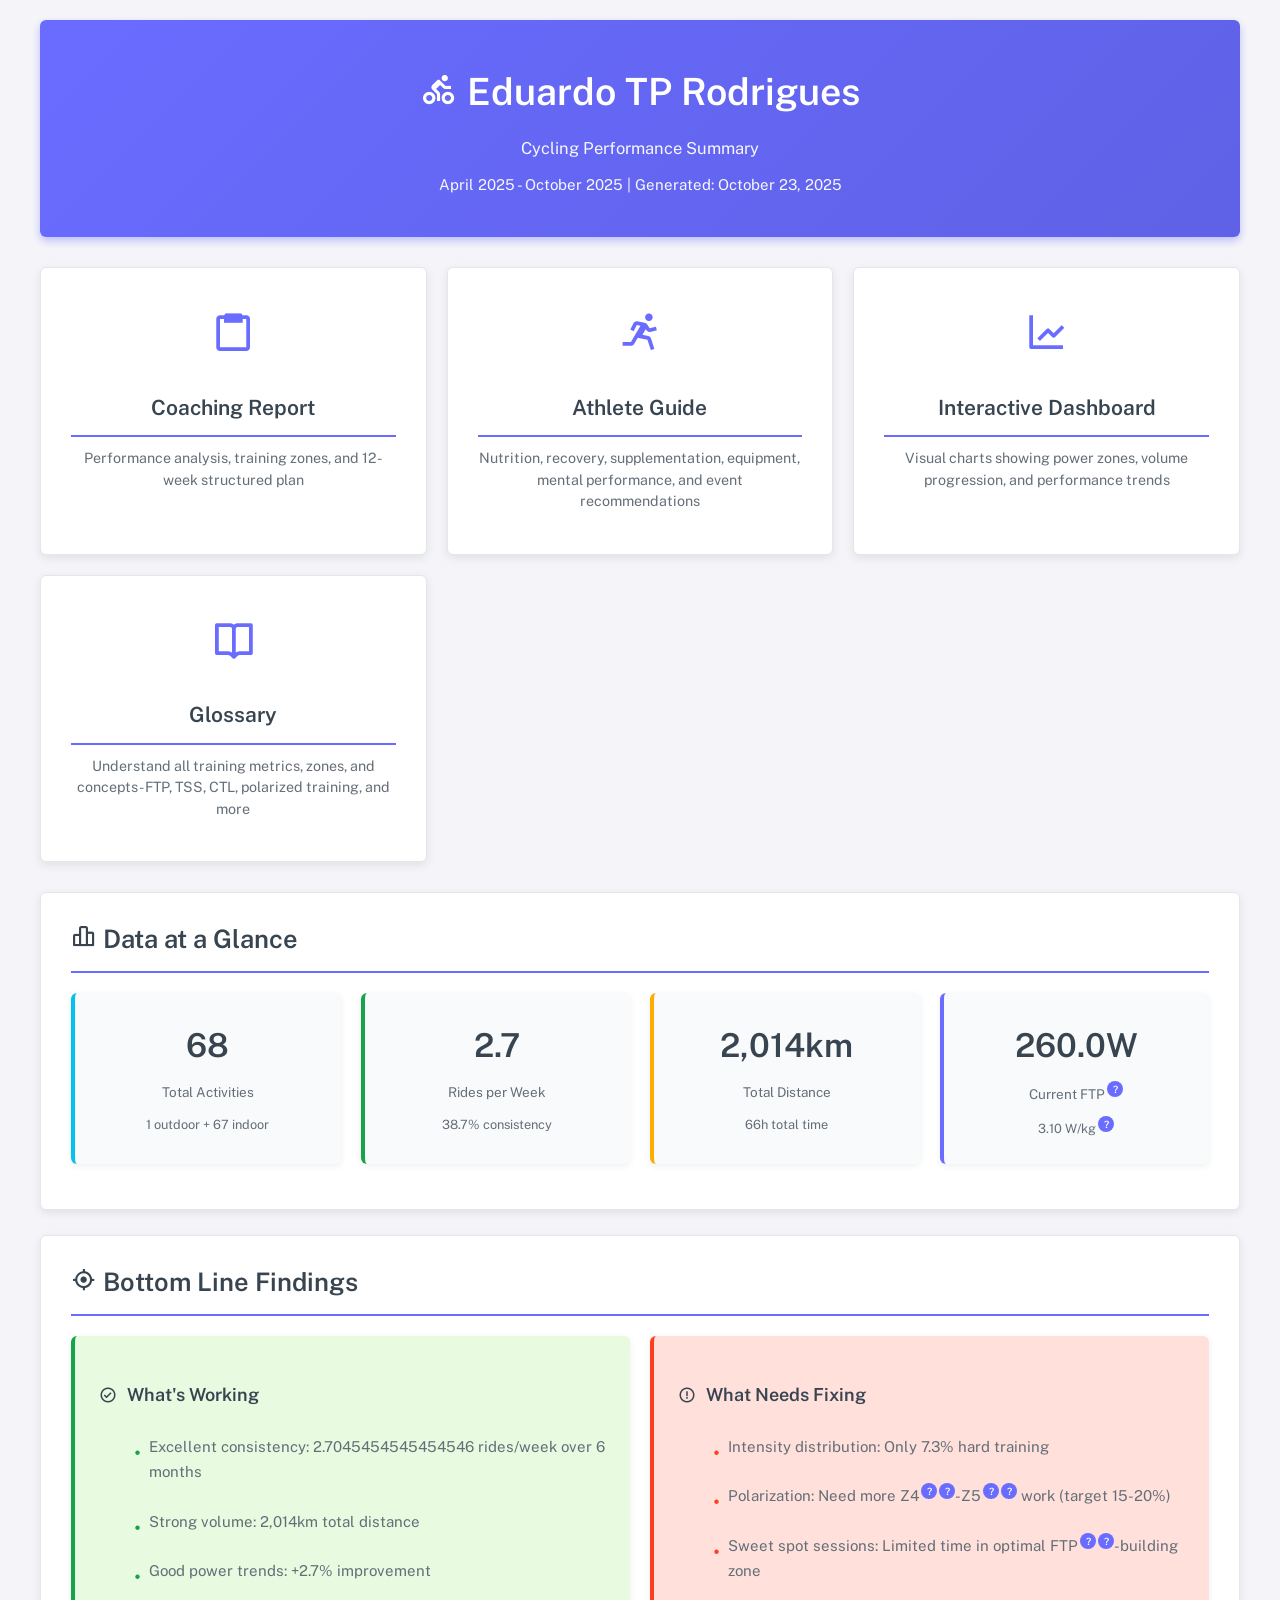
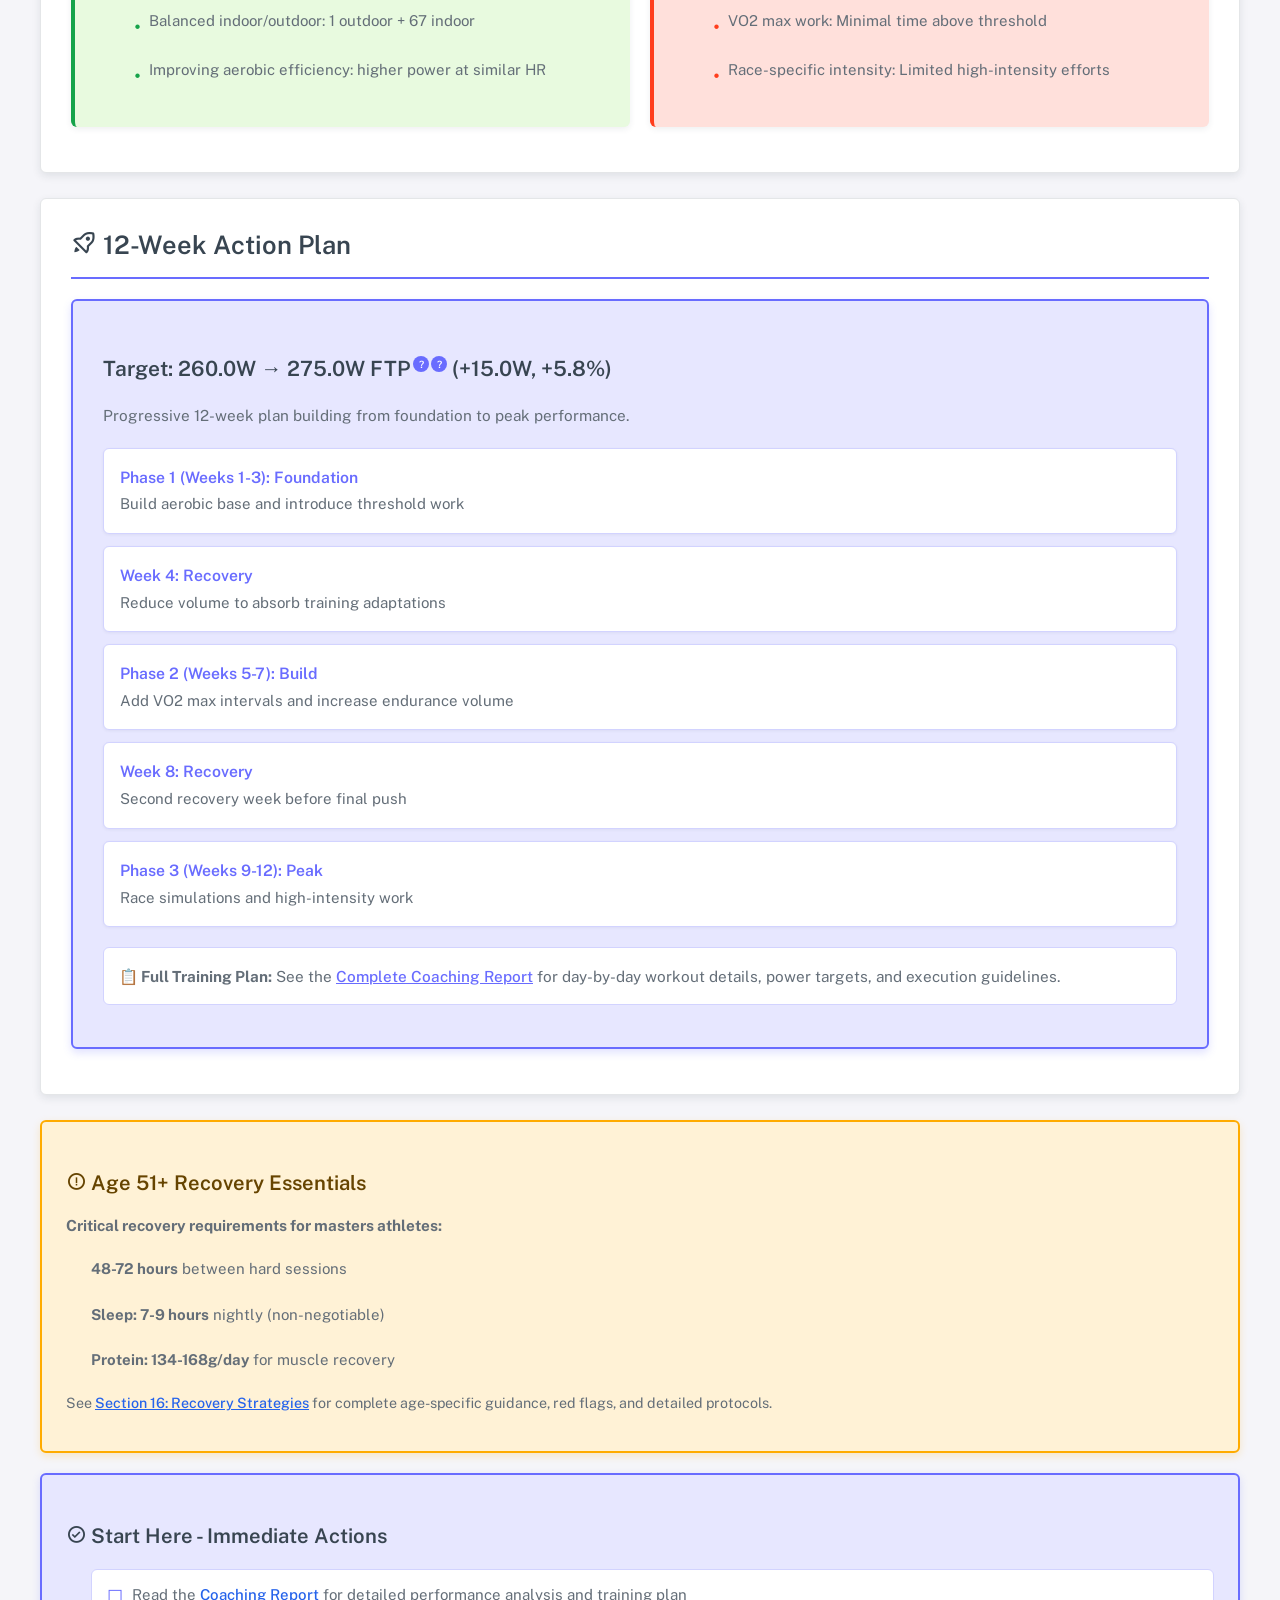
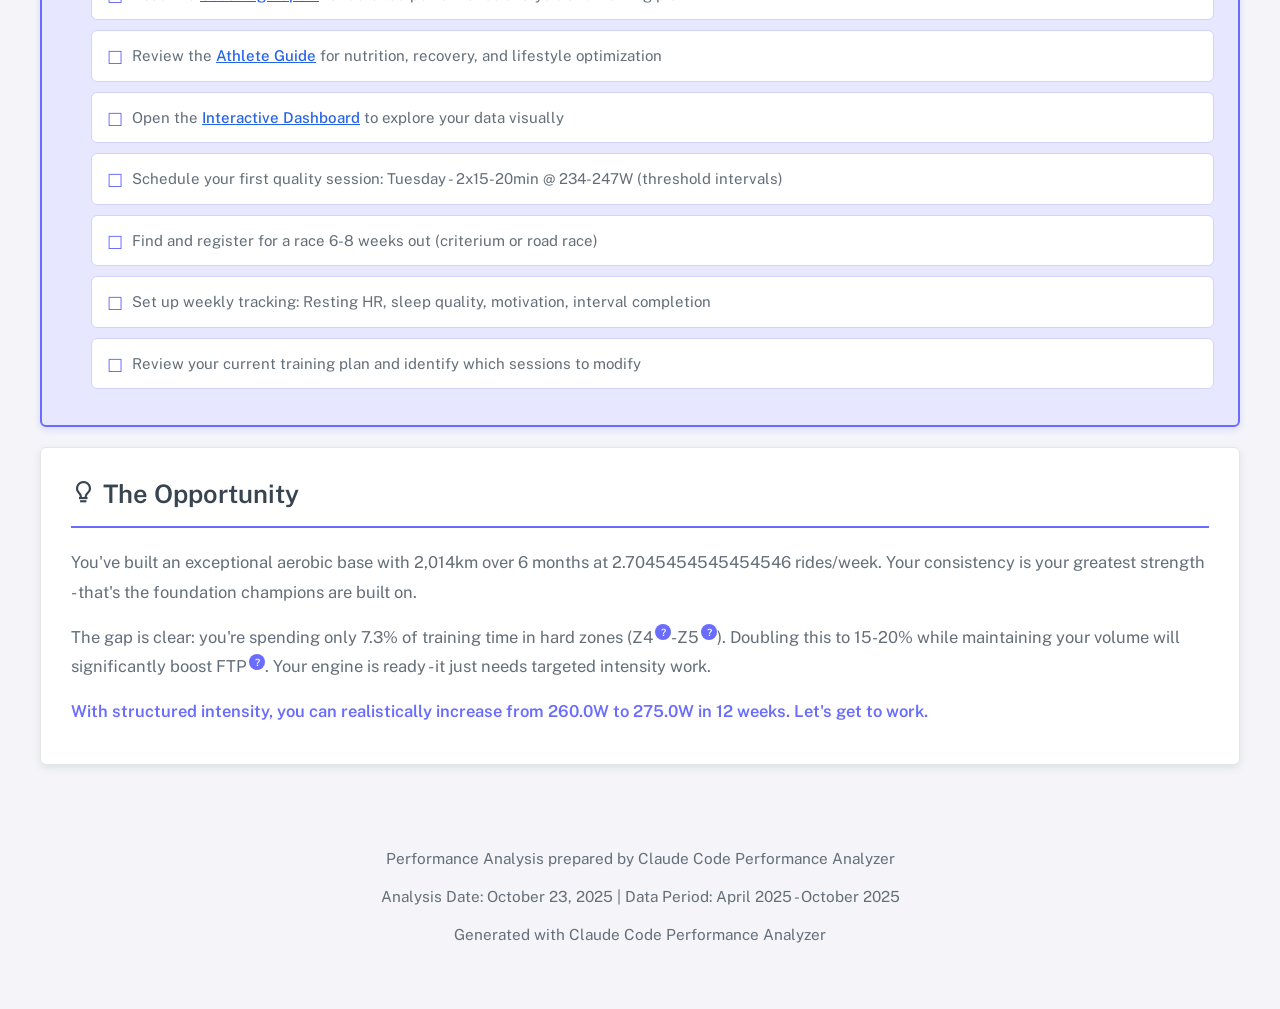
==== Eduardo/index.html @ 41bd50fc "new version" ====
<!DOCTYPE html>
<html lang="en">
<head>
    <meta charset="UTF-8">
    <meta name="viewport" content="width=device-width, initial-scale=1.0">
    <title>Eduardo TP Rodrigues - Performance Summary</title>
    <link rel="preconnect" href="https://fonts.googleapis.com">
    <link rel="preconnect" href="https://fonts.gstatic.com" crossorigin>
    <link href="https://fonts.googleapis.com/css2?family=Public+Sans:ital,wght@0,300;0,400;0,500;0,600;0,700;1,300;1,400;1,500;1,600;1,700&display=swap" rel="stylesheet">
    <link href='https://unpkg.com/boxicons@2.1.4/css/boxicons.min.css' rel='stylesheet'>
    <link rel="stylesheet" href="shared-styles.css">
    <script src="glossary-tooltips.js"></script>
</head>
<body>
    <div class="container">
        <header>
            <h1><i class='bx bx-cycling'></i> Eduardo TP Rodrigues</h1>
            <div class="subtitle">Cycling Performance Summary</div>
            <div class="subtitle" style="margin-top: 10px; font-size: 1em;">April 2025 - October 2025 | Generated: October 23, 2025</div>
        </header>

        <!-- Navigation Cards -->
        <div class="nav-cards">
            <a href="coaching_report.html" class="nav-card">
                <div class="icon"><i class='bx bx-clipboard'></i></div>
                <h2>Coaching Report</h2>
                <p>Performance analysis, training zones, and 12-week structured plan</p>
            </a>
            <a href="athlete_guide.html" class="nav-card">
                <div class="icon"><i class='bx bx-run'></i></div>
                <h2>Athlete Guide</h2>
                <p>Nutrition, recovery, supplementation, equipment, mental performance, and event recommendations</p>
            </a>
            <a href="performance_dashboard.html" class="nav-card">
                <div class="icon"><i class='bx bx-line-chart'></i></div>
                <h2>Interactive Dashboard</h2>
                <p>Visual charts showing power zones, volume progression, and performance trends</p>
            </a>
            <a href="glossary.html" class="nav-card">
                <div class="icon"><i class='bx bx-book-open'></i></div>
                <h2>Glossary</h2>
                <p>Understand all training metrics, zones, and concepts - FTP, TSS, CTL, polarized training, and more</p>
            </a>
        </div>

        <!-- Data at a Glance -->
        <div class="section" id="summary">
            <h2><i class='bx bx-bar-chart-alt-2'></i> Data at a Glance</h2>
            <div class="stats-grid">
                <div class="stat-box activities">
                    <div class="stat-value">68</div>
                    <div class="stat-label">Total Activities</div>
                    <div class="stat-label" style="margin-top: 10px; font-size: 0.85em;">1 outdoor + 67 indoor</div>
                </div>
                <div class="stat-box consistency">
                    <div class="stat-value">2.7</div>
                    <div class="stat-label">Rides per Week</div>
                    <div class="stat-label" style="margin-top: 10px; font-size: 0.85em;">38.7% consistency</div>
                </div>
                <div class="stat-box volume">
                    <div class="stat-value">2,014km</div>
                    <div class="stat-label">Total Distance</div>
                    <div class="stat-label" style="margin-top: 10px; font-size: 0.85em;">66h total time</div>
                </div>
                <div class="stat-box power">
                    <div class="stat-value">260.0W</div>
                    <div class="stat-label">Current FTP</div>
                    <div class="stat-label" style="margin-top: 10px; font-size: 0.85em;">3.10 W/kg</div>
                </div>
            </div>
        </div>

        <!-- Key Findings -->
        <div class="section">
            <h2><i class='bx bx-target-lock'></i> Bottom Line Findings</h2>
            <div class="findings">
                <div class="finding-box strengths">
                    <h3><i class='bx bx-check-circle'></i> What's Working</h3>
                    <ul>
                        <li>Excellent consistency: 2.7045454545454546 rides/week over 6 months</li>
                        <li>Strong volume: 2,014km total distance</li>
                        <li>Good power trends: +2.7% improvement</li>
                        <li>Balanced indoor/outdoor: 1 outdoor + 67 indoor</li>
                        <li>Improving aerobic efficiency: higher power at similar HR</li>
                    </ul>
                </div>
                <div class="finding-box gaps">
                    <h3><i class='bx bx-error-circle'></i> What Needs Fixing</h3>
                    <ul>
                        <li>Intensity distribution: Only 7.3% hard training</li>
                        <li>Polarization: Need more Z4-Z5 work (target 15-20%)</li>
                        <li>Sweet spot sessions: Limited time in optimal FTP-building zone</li>
                        <li>VO2 max work: Minimal time above threshold</li>
                        <li>Race-specific intensity: Limited high-intensity efforts</li>
                    </ul>
                </div>
            </div>
        </div>

        <!-- 12-Week Action Plan Summary -->
        <div class="section">
            <h2><i class='bx bx-rocket'></i> 12-Week Action Plan</h2>
            <div class="action-plan">
                <h3>Target: 260.0W → 275.0W FTP (+15.0W, +5.8%)</h3>
                <p style="margin-bottom: 20px;">Progressive 12-week plan building from foundation to peak performance.</p>

                <div class="action-item">
                    <strong>Phase 1 (Weeks 1-3): Foundation</strong><br>
                    Build aerobic base and introduce threshold work
                </div>

                <div class="action-item">
                    <strong>Week 4: Recovery</strong><br>
                    Reduce volume to absorb training adaptations
                </div>

                <div class="action-item">
                    <strong>Phase 2 (Weeks 5-7): Build</strong><br>
                    Add VO2 max intervals and increase endurance volume
                </div>

                <div class="action-item">
                    <strong>Week 8: Recovery</strong><br>
                    Second recovery week before final push
                </div>

                <div class="action-item">
                    <strong>Phase 3 (Weeks 9-12): Peak</strong><br>
                    Race simulations and high-intensity work
                </div>

                <p style="margin-top: 20px; padding: 15px; background: #fff; border-radius: 6px; border: 1px solid #d2d3ff;">
                    <strong>📋 Full Training Plan:</strong> See the <a href="coaching_report.html" style="color: #696cff; text-decoration: underline; font-weight: 500;">Complete Coaching Report</a> for day-by-day workout details, power targets, and execution guidelines.
                </p>
            </div>
        </div>

        <!-- Age 50+ Recovery Essentials -->
        <div class="recovery-box">
            <h3><i class='bx bx-error-circle'></i> Age 51+ Recovery Essentials</h3>
            <p style="margin-bottom: 12px;"><strong>Critical recovery requirements for masters athletes:</strong></p>
            <ul style="list-style: none; padding: 0;">
                <li style="padding: 6px 0;"><strong>48-72 hours</strong> between hard sessions</li>
                <li style="padding: 6px 0;"><strong>Sleep: 7-9 hours</strong> nightly (non-negotiable)</li>
                <li style="padding: 6px 0;"><strong>Protein: 134-168g/day</strong> for muscle recovery</li>
            </ul>
            <p style="margin-top: 12px; font-size: 0.95em;">
                See <a href="coaching_report.html#recovery" style="color: #2563eb; text-decoration: underline; font-weight: 500;">Section 16: Recovery Strategies</a> for complete age-specific guidance, red flags, and detailed protocols.
            </p>
        </div>

        <!-- Start Here Checklist -->
        <div class="checklist">
            <h3><i class='bx bx-check-circle'></i> Start Here - Immediate Actions</h3>
            <ul>
                <li>Read the <a href="coaching_report.html" style="color: #2563eb; text-decoration: underline; font-weight: 500;">Coaching Report</a> for detailed performance analysis and training plan</li>
                <li>Review the <a href="athlete_guide.html" style="color: #2563eb; text-decoration: underline; font-weight: 500;">Athlete Guide</a> for nutrition, recovery, and lifestyle optimization</li>
                <li>Open the <a href="performance_dashboard.html" style="color: #2563eb; text-decoration: underline; font-weight: 500;">Interactive Dashboard</a> to explore your data visually</li>
                <li>Schedule your first quality session: Tuesday - 2x15-20min @ 234-247W (threshold intervals)</li>
                <li>Find and register for a race 6-8 weeks out (criterium or road race)</li>
                <li>Set up weekly tracking: Resting HR, sleep quality, motivation, interval completion</li>
                <li>Review your current training plan and identify which sessions to modify</li>
            </ul>
        </div>

        <!-- The Opportunity -->
        <div class="section">
            <h2><i class='bx bx-bulb'></i> The Opportunity</h2>
            <p style="font-size: 1.1em; line-height: 1.8; margin-bottom: 15px;">
                You've built an exceptional aerobic base with 2,014km over 6 months at 2.7045454545454546 rides/week. Your consistency is your greatest strength - that's the foundation champions are built on.
            </p>
            <p style="font-size: 1.1em; line-height: 1.8; margin-bottom: 15px;">
                The gap is clear: you're spending only 7.3% of training time in hard zones (Z4-Z5). Doubling this to 15-20% while maintaining your volume will significantly boost FTP. Your engine is ready - it just needs targeted intensity work.
            </p>
            <p style="font-size: 1.1em; line-height: 1.8; font-weight: 600; color: #696cff;">
                With structured intensity, you can realistically increase from 260.0W to 275.0W in 12 weeks. Let's get to work.
            </p>
        </div>

        <footer>
            <p>Performance Analysis prepared by Claude Code Performance Analyzer</p>
            <p>Analysis Date: October 23, 2025 | Data Period: April 2025 - October 2025</p>
            <p style="margin-top: 10px;">Generated with Claude Code Performance Analyzer</p>
        </footer>
    </div>
</body>
</html>
---- Eduardo/shared-styles.css ----
/*
 * Shared Styles for Cycling Performance Reports
 * Used by: index.html, performance_dashboard.html, coaching_report.html
 */

/* ============================================================================
   RESET & BASE STYLES
   ============================================================================ */
* {
    margin: 0;
    padding: 0;
    box-sizing: border-box;
}

body {
    font-family: 'Public Sans', -apple-system, BlinkMacSystemFont, 'Segoe UI', Oxygen, Ubuntu, Cantarell, sans-serif;
    background: #f5f5f9;
    color: #646e78;
    padding: 20px;
    line-height: 1.7;
    font-size: 15px;
}

.container {
    max-width: 1200px;
    margin: 0 auto;
}

/* ============================================================================
   HEADER STYLES
   ============================================================================ */
header {
    background: linear-gradient(135deg, #696cff 0%, #5f61e6 100%);
    padding: 40px;
    border-radius: 6px;
    margin-bottom: 30px;
    box-shadow: rgba(105, 108, 255, 0.4) 0px 4px 8px 0px;
    text-align: center;
}

h1 {
    font-size: 2.5em;
    margin-bottom: 10px;
    color: white;
    font-weight: 600;
}

.subtitle {
    font-size: 1.1em;
    opacity: 0.95;
    color: white;
    font-weight: 400;
}

.header-meta {
    font-size: 0.95em;
    opacity: 0.95;
    color: white;
    margin-bottom: 5px;
    font-weight: 400;
}

/* ============================================================================
   NAVIGATION
   ============================================================================ */
.nav-cards {
    display: grid;
    grid-template-columns: repeat(auto-fit, minmax(300px, 1fr));
    gap: 20px;
    margin-bottom: 30px;
}

.nav-card {
    background: #ffffff;
    padding: 30px;
    border-radius: 6px;
    box-shadow: rgba(34, 48, 62, 0.1) 0px 3px 8px 0px;
    border: 1px solid #e4e6e8;
    text-align: center;
    transition: transform 0.2s, box-shadow 0.2s;
    cursor: pointer;
    text-decoration: none;
    color: #384551;
    display: block;
}

.nav-card:hover {
    transform: translateY(-4px);
    box-shadow: rgba(105, 108, 255, 0.2) 0px 8px 16px 0px;
    border-color: #696cff;
}

.nav-card .icon {
    font-size: 3em;
    margin-bottom: 15px;
    color: #696cff;
}

.nav-card h2 {
    font-size: 1.4em;
    margin-bottom: 10px;
    color: #384551;
    font-weight: 600;
}

.nav-card p {
    font-size: 0.95em;
    color: #646e78;
    line-height: 1.5;
}

.nav-links {
    display: flex;
    gap: 12px;
    margin-top: 15px;
    flex-wrap: wrap;
}

.nav-links a {
    background: rgba(255, 255, 255, 0.2);
    padding: 8px 16px;
    border-radius: 4px;
    color: white;
    text-decoration: none;
    transition: all 0.2s;
    font-size: 0.95em;
    font-weight: 500;
}

.nav-links a:hover {
    background: rgba(255, 255, 255, 0.3);
    transform: translateY(-1px);
}

/* ============================================================================
   SECTION STYLES
   ============================================================================ */
.section {
    background: #ffffff;
    padding: 25px 30px;
    border-radius: 6px;
    margin-bottom: 25px;
    box-shadow: rgba(34, 48, 62, 0.1) 0px 3px 8px 0px;
    border: 1px solid #e4e6e8;
}

h2 {
    font-size: 1.7em;
    color: #384551;
    border-bottom: 2px solid #696cff;
    padding-bottom: 10px;
    margin-bottom: 20px;
    font-weight: 600;
}

h3 {
    font-size: 1.35em;
    color: #696cff;
    margin-top: 20px;
    margin-bottom: 12px;
    font-weight: 600;
}

h4 {
    font-size: 1.1em;
    color: #384551;
    margin-top: 15px;
    margin-bottom: 10px;
    font-weight: 600;
}

p {
    margin-bottom: 12px;
    font-size: 1.02em;
}

ul, ol {
    margin-left: 25px;
    margin-bottom: 12px;
}

li {
    margin-bottom: 8px;
}

/* ============================================================================
   STAT CARDS & GRIDS
   ============================================================================ */
.stats-grid, .stat-grid {
    display: grid;
    grid-template-columns: repeat(auto-fit, minmax(200px, 1fr));
    gap: 20px;
    margin: 20px 0;
}

/* Force 6 columns for athlete profile */
.athlete-profile-grid {
    grid-template-columns: repeat(6, 1fr) !important;
    gap: 15px !important;
}

.athlete-profile-grid .stat-card {
    padding: 18px 12px !important;
}

.stat-box, .stat-card {
    background: #f9fafb;
    padding: 24px;
    border-radius: 6px;
    border-left: 4px solid;
    text-align: center;
    box-shadow: rgba(34, 48, 62, 0.08) 0px 2px 6px 0px;
}

.stat-box.activities, .stat-card.activities { border-left-color: #03c3ec; }
.stat-box.consistency, .stat-card.consistency { border-left-color: #16a34a; }
.stat-box.volume, .stat-card.volume { border-left-color: #ffab00; }
.stat-box.power, .stat-card.power { border-left-color: #696cff; }

.stat-card.primary { border-left-color: #696cff; }
.stat-card.secondary { border-left-color: #03c3ec; }
.stat-card.tertiary { border-left-color: #ffab00; }

.stat-card.ftp { border-left-color: #696cff; }
.stat-card.weight { border-left-color: #03c3ec; }
.stat-card.age { border-left-color: #16a34a; }
.stat-card.hr { border-left-color: #ff3e1d; }

.stat-value {
    font-size: 2.2em;
    font-weight: 600;
    color: #384551;
    margin-bottom: 8px;
}

.stat-label {
    font-size: 0.9em;
    color: #646e78;
    font-weight: 400;
}

.stat-unit {
    font-size: 0.7em;
    color: #646e78;
    margin-left: 4px;
    font-weight: 400;
}

/* ============================================================================
   ATHLETE STATS (Dashboard specific)
   ============================================================================ */
.athlete-stats {
    display: grid;
    grid-template-columns: repeat(auto-fit, minmax(200px, 1fr));
    gap: 20px;
    margin-bottom: 30px;
}

/* ============================================================================
   ALERT & INFO BOXES
   ============================================================================ */
.highlight-box {
    background: #fff2d6;
    border-left: 4px solid #ffab00;
    padding: 16px 20px;
    border-radius: 6px;
    margin: 15px 0;
    box-shadow: rgba(255, 171, 0, 0.2) 0px 3px 8px 0px;
}

.success-box {
    background: #e8fadf;
    border-left: 4px solid #16a34a;
    padding: 16px 20px;
    border-radius: 6px;
    margin: 15px 0;
    box-shadow: rgba(22, 163, 74, 0.2) 0px 3px 8px 0px;
}

.warning-box {
    background: #ffe0db;
    border-left: 4px solid #ff3e1d;
    padding: 16px 20px;
    border-radius: 6px;
    margin: 15px 0;
    box-shadow: rgba(255, 62, 29, 0.2) 0px 3px 8px 0px;
}

.info-box {
    background: #e7e7ff;
    border-left: 4px solid #696cff;
    padding: 16px 20px;
    border-radius: 6px;
    margin: 15px 0;
    box-shadow: rgba(105, 108, 255, 0.2) 0px 3px 8px 0px;
}

.recovery-box {
    background: #fff2d6;
    border: 2px solid #ffab00;
    padding: 24px;
    border-radius: 6px;
    margin: 20px 0;
    box-shadow: rgba(255, 171, 0, 0.2) 0px 3px 8px 0px;
}

.recovery-box h3 {
    color: #664400;
    margin-bottom: 12px;
    font-weight: 600;
}

.alert-box {
    padding: 28px;
    border-radius: 6px;
    margin-bottom: 30px;
    border-left: 4px solid;
    box-shadow: rgba(34, 48, 62, 0.15) 0px 4px 12px 0px;
}

.alert-critical {
    background: #ffe0db;
    border-left-color: #ff3e1d;
}

.alert-warning {
    background: #fff2d6;
    border-left-color: #ffab00;
}

.alert-success {
    background: #e8fadf;
    border-left-color: #16a34a;
}

.alert-title {
    font-size: 1.2em;
    font-weight: 600;
    margin-bottom: 12px;
    display: flex;
    align-items: center;
    gap: 10px;
    color: #384551;
}

/* ============================================================================
   FINDINGS & RESULTS
   ============================================================================ */
.findings {
    display: grid;
    grid-template-columns: repeat(auto-fit, minmax(350px, 1fr));
    gap: 20px;
    margin: 20px 0;
}

.finding-box {
    background: #f9fafb;
    padding: 24px;
    border-radius: 6px;
    border-left: 4px solid;
    box-shadow: rgba(34, 48, 62, 0.08) 0px 2px 6px 0px;
}

.finding-box.strengths {
    border-left-color: #16a34a;
    background: #e8fadf;
}

.finding-box.gaps {
    border-left-color: #ff3e1d;
    background: #ffe0db;
}

.finding-box h3 {
    font-size: 1.2em;
    margin-bottom: 15px;
    display: flex;
    align-items: center;
    gap: 10px;
    color: #384551;
    font-weight: 600;
}

.finding-box ul {
    list-style: none;
    padding: 0;
}

.finding-box li {
    padding: 8px 0;
    padding-left: 25px;
    position: relative;
}

.finding-box li:before {
    content: "•";
    position: absolute;
    left: 10px;
    font-size: 1.5em;
}

.finding-box.strengths li:before {
    color: #16a34a;
}

.finding-box.gaps li:before {
    color: #ff3e1d;
}

/* ============================================================================
   ACTION PLANS & TRAINING
   ============================================================================ */
.action-plan {
    background: #e7e7ff;
    padding: 30px;
    border-radius: 6px;
    border: 2px solid #696cff;
    margin: 20px 0;
    box-shadow: rgba(105, 108, 255, 0.2) 0px 4px 8px 0px;
}

.action-plan h3 {
    font-size: 1.4em;
    color: #384551;
    margin-bottom: 15px;
    font-weight: 600;
}

.action-item {
    background: #ffffff;
    padding: 16px;
    border-radius: 6px;
    margin-bottom: 12px;
    border: 1px solid #d2d3ff;
    box-shadow: rgba(34, 48, 62, 0.06) 0px 1px 3px 0px;
}

.action-item strong {
    color: #696cff;
    font-size: 1.05em;
    font-weight: 600;
}

.training-plan {
    background: #e7e7ff;
    padding: 20px;
    border-radius: 6px;
    margin: 15px 0;
    border: 2px solid #696cff;
    box-shadow: rgba(105, 108, 255, 0.2) 0px 3px 8px 0px;
}

.training-plan h3, .training-plan h4 {
    color: #384551;
    font-weight: 600;
    margin-bottom: 10px;
}

.workout-week {
    background: #ffffff;
    padding: 14px;
    border-radius: 6px;
    margin: 12px 0;
    border: 1px solid #d2d3ff;
}

.workout-day {
    padding: 8px 12px;
    margin: 6px 0;
    background: #f9fafb;
    border-radius: 6px;
    border-left: 3px solid #696cff;
}

.workout-day strong {
    color: #696cff;
    font-weight: 600;
}

/* ============================================================================
   TRAINING CALENDAR STYLES
   ============================================================================ */
.training-calendar {
    display: grid;
    grid-template-columns: 80px repeat(7, 1fr);
    gap: 8px;
    margin: 20px 0;
    background: #ffffff;
    padding: 16px;
    border-radius: 6px;
    border: 1px solid #e4e6e8;
}

.calendar-header {
    font-weight: 600;
    text-align: center;
    padding: 12px 8px;
    background: #e7e7ff;
    color: #384551;
    border-radius: 4px;
    font-size: 0.9em;
}

.calendar-week-label {
    font-weight: 600;
    padding: 12px 8px;
    background: #f9fafb;
    color: #384551;
    text-align: center;
    border-radius: 4px;
    font-size: 0.85em;
    display: flex;
    flex-direction: column;
    justify-content: center;
    align-items: center;
    border-left: 4px solid #696cff;
}

.calendar-week-label .phase-badge {
    font-size: 0.75em;
    padding: 2px 6px;
    border-radius: 3px;
    margin-top: 4px;
    font-weight: 500;
}

.calendar-week-label .phase-foundation {
    background: #e7e7ff;
    color: #5f61e6;
}

.calendar-week-label .phase-build {
    background: #fff2d6;
    color: #cc8800;
}

.calendar-week-label .phase-recovery {
    background: #e8fadf;
    color: #16a34a;
}

.calendar-week-label .phase-peak {
    background: #ffe0db;
    color: #ff3e1d;
}

.calendar-day {
    padding: 10px;
    background: #f9fafb;
    border-radius: 4px;
    border: 1px solid #e4e6e8;
    min-height: 80px;
    font-size: 0.85em;
    transition: all 0.2s;
    display: flex;
    flex-direction: column;
}

.calendar-day:hover {
    transform: translateY(-2px);
    box-shadow: rgba(105, 108, 255, 0.2) 0px 4px 8px 0px;
    border-color: #696cff;
}

.calendar-day.rest {
    background: #ffffff;
    border-style: dashed;
}

.calendar-day.intensity-low {
    border-left: 4px solid #03c3ec;
}

.calendar-day.intensity-medium {
    border-left: 4px solid #ffab00;
}

.calendar-day.intensity-high {
    border-left: 4px solid #ff3e1d;
}

.calendar-day.intensity-peak {
    border-left: 4px solid #991b1b;
}

.calendar-day-type {
    font-weight: 600;
    color: #384551;
    margin-bottom: 4px;
    font-size: 0.9em;
}

.calendar-day-details {
    color: #646e78;
    font-size: 0.85em;
    line-height: 1.4;
}

/* Training Legend */
.training-legend {
    background: white;
    padding: 20px;
    border-radius: 6px;
    margin: 15px 0;
    box-shadow: rgba(34, 48, 62, 0.1) 0px 2px 4px 0px;
    border: 1px solid #e4e6e8;
}

.training-legend h4 {
    margin-bottom: 15px;
    color: #384551;
    font-size: 1.1em;
}

.legend-grid {
    display: grid;
    grid-template-columns: repeat(auto-fit, minmax(200px, 1fr));
    gap: 15px;
}

.legend-item {
    display: flex;
    align-items: center;
    gap: 10px;
}

.legend-color {
    width: 40px;
    height: 20px;
    border-radius: 4px;
    flex-shrink: 0;
}

/* Phase Colors */
.legend-color.phase-foundation {
    background: linear-gradient(135deg, #10B981 0%, #059669 100%);
}

.legend-color.phase-build {
    background: linear-gradient(135deg, #F59E0B 0%, #D97706 100%);
}

.legend-color.phase-recovery {
    background: linear-gradient(135deg, #3B82F6 0%, #2563EB 100%);
}

.legend-color.phase-peak {
    background: linear-gradient(135deg, #EF4444 0%, #DC2626 100%);
}

/* Intensity Colors (shown as bars) */
.legend-color.intensity-low {
    background: #10B981;
    height: 3px;
}

.legend-color.intensity-medium {
    background: #F59E0B;
    height: 3px;
}

.legend-color.intensity-high {
    background: #EF4444;
    height: 3px;
}

.legend-color.intensity-peak {
    background: #DC2626;
    height: 3px;
}

/* Responsive calendar */
@media (max-width: 1200px) {
    .training-calendar {
        font-size: 0.9em;
    }

    .calendar-day {
        min-height: 70px;
        padding: 8px;
    }
}

@media (max-width: 768px) {
    .training-calendar {
        grid-template-columns: 1fr;
        gap: 10px;
    }

    .calendar-header {
        display: none;
    }

    .calendar-week-label {
        border-left: none;
        border-top: 4px solid #696cff;
        padding: 10px;
    }

    .calendar-day {
        min-height: auto;
    }
}

/* ============================================================================
   CHECKLISTS
   ============================================================================ */
.checklist {
    background: #e7e7ff;
    border: 2px solid #696cff;
    padding: 24px;
    border-radius: 6px;
    margin: 20px 0;
    box-shadow: rgba(105, 108, 255, 0.2) 0px 3px 8px 0px;
}

.checklist h3 {
    color: #384551;
    margin-bottom: 15px;
    font-weight: 600;
}

.checklist ul {
    list-style: none;
    padding: 0;
}

.checklist li {
    padding: 12px;
    margin-bottom: 10px;
    background: #ffffff;
    border-radius: 6px;
    padding-left: 40px;
    position: relative;
    border: 1px solid #d2d3ff;
}

.checklist li:before {
    content: "☐";
    position: absolute;
    left: 15px;
    font-size: 1.2em;
    color: #696cff;
}

/* ============================================================================
   TABLES
   ============================================================================ */
table {
    width: 100%;
    border-collapse: collapse;
    margin: 20px 0;
    background: #ffffff;
    border-radius: 6px;
    overflow: hidden;
    border: 1px solid #e4e6e8;
}

th {
    background: #e7e7ff;
    padding: 16px;
    text-align: left;
    font-weight: 600;
    color: #384551;
    font-size: 0.95em;
}

td {
    padding: 14px 16px;
    border-bottom: 1px solid #e4e6e8;
    color: #646e78;
}

tr:last-child td {
    border-bottom: none;
}

.comparison-table td:nth-child(2),
.comparison-table td:nth-child(3) {
    text-align: center;
}

.positive {
    color: #16a34a;
    font-weight: 600;
}

.negative {
    color: #ff3e1d;
    font-weight: 600;
}

/* ============================================================================
   TABLE OF CONTENTS
   ============================================================================ */
.toc {
    background: #ffffff;
    padding: 20px 30px;
    border-radius: 6px;
    margin-bottom: 30px;
    box-shadow: rgba(34, 48, 62, 0.1) 0px 3px 8px 0px;
    border: 1px solid #e4e6e8;
}

.toc h2 {
    color: #384551;
    margin-bottom: 15px;
    border-bottom: 2px solid #696cff;
    padding-bottom: 10px;
    font-weight: 600;
}

.toc ul {
    list-style: none;
    padding: 0;
    display: grid;
    grid-template-columns: 1fr 1fr;
    gap: 2px 20px;
}

.toc li {
    padding: 3px 0;
}

.toc a {
    color: #696cff;
    text-decoration: none;
    transition: color 0.2s;
    font-weight: 500;
    font-size: 0.95em;
}

.toc a:hover {
    color: #5f61e6;
    text-decoration: underline;
}

/* ============================================================================
   ZONES & CHARTS
   ============================================================================ */
.ftp-zones {
    display: grid;
    grid-template-columns: repeat(auto-fit, minmax(180px, 1fr));
    gap: 15px;
    margin-bottom: 30px;
    padding: 28px;
    background: #ffffff;
    border-radius: 6px;
    box-shadow: rgba(34, 48, 62, 0.1) 0px 3px 8px 0px;
    border: 1px solid #e4e6e8;
}

.ftp-zone-title {
    grid-column: 1 / -1;
    font-size: 1.3em;
    font-weight: 600;
    color: #384551;
    border-bottom: 2px solid #696cff;
    padding-bottom: 12px;
    margin-bottom: 12px;
}

.ftp-zone-subtitle {
    grid-column: 1 / -1;
    font-size: 0.9em;
    color: #646e78;
    margin-bottom: 18px;
    line-height: 1.6;
}

.zone-card {
    background: #f9fafb;
    padding: 22px;
    border-radius: 6px;
    border-left: 4px solid;
    text-align: center;
    transition: all 0.2s;
    border: 1px solid #e4e6e8;
}

.zone-card:hover {
    transform: translateY(-3px);
    box-shadow: rgba(34, 48, 62, 0.15) 0px 4px 12px 0px;
}

.zone-card.z1 { border-left-color: #03c3ec; }
.zone-card.z2 { border-left-color: #0891b2; }
.zone-card.z3 { border-left-color: #ffab00; }
.zone-card.z4 { border-left-color: #ff3e1d; }
.zone-card.z5 { border-left-color: #991b1b; }

.zone-name {
    font-size: 1em;
    font-weight: 600;
    margin-bottom: 8px;
    color: #384551;
}

.zone-range {
    font-size: 0.8em;
    color: #646e78;
    margin-bottom: 12px;
}

.zone-count {
    font-size: 2.2em;
    font-weight: 600;
    color: #384551;
    margin-bottom: 6px;
}

.zone-label {
    font-size: 0.85em;
    color: #646e78;
}

.chart-grid {
    display: grid;
    grid-template-columns: repeat(auto-fit, minmax(500px, 1fr));
    gap: 30px;
    margin-bottom: 30px;
}

.chart-container {
    background: #ffffff;
    padding: 28px;
    border-radius: 6px;
    box-shadow: rgba(34, 48, 62, 0.1) 0px 3px 8px 0px;
    border: 1px solid #e4e6e8;
}

.chart-title {
    font-size: 1.2em;
    margin-bottom: 22px;
    color: #384551;
    border-bottom: 2px solid #696cff;
    padding-bottom: 12px;
    font-weight: 600;
}

.metric-comparison {
    display: grid;
    grid-template-columns: 1fr 1fr;
    gap: 12px;
    margin: 18px 0;
    padding: 18px;
    background: #f9fafb;
    border-radius: 6px;
    border: 1px solid #e4e6e8;
}

.metric-item {
    display: flex;
    justify-content: space-between;
    padding: 8px;
    color: #646e78;
}

.metric-change {
    font-weight: 600;
}

.metric-change.positive { color: #16a34a; }
.metric-change.negative { color: #ff3e1d; }

/* ============================================================================
   FOOTER
   ============================================================================ */
footer {
    text-align: center;
    padding: 30px;
    color: #646e78;
    margin-top: 50px;
}

/* ============================================================================
   PRINT STYLES
   ============================================================================ */
@media print {
    body {
        background: white;
        color: black;
    }
    .section {
        page-break-inside: avoid;
    }
}

/* ============================================================================
   RESPONSIVE STYLES
   ============================================================================ */
@media (max-width: 768px) {
    h1 {
        font-size: 1.8em;
    }

    h2 {
        font-size: 1.5em;
    }

    .nav-cards {
        grid-template-columns: 1fr;
    }

    .stat-grid, .stats-grid {
        grid-template-columns: 1fr;
    }

    .chart-grid {
        grid-template-columns: 1fr;
    }

    .toc ul {
        grid-template-columns: 1fr;
    }
}

/* ============================================================================
   GLOSSARY TOOLTIPS
   ============================================================================ */
.glossary-tooltip {
    position: relative;
    display: inline;
}

.glossary-term {
    /* Term text appears normally in the content */
    display: inline;
}

.glossary-icon {
    display: inline-flex;
    align-items: center;
    justify-content: center;
    width: 16px;
    height: 16px;
    margin-left: 2px;
    background: #696cff;
    color: white;
    border-radius: 50%;
    font-size: 10px;
    font-weight: 600;
    cursor: help;
    vertical-align: super;
    line-height: 1;
    transition: all 0.2s;
}

.glossary-icon:hover {
    background: #5f61e6;
    transform: scale(1.1);
}

.glossary-popup {
    position: absolute;
    bottom: 100%;
    left: 50%;
    transform: translateX(-50%);
    margin-bottom: 8px;
    min-width: 280px;
    max-width: 350px;
    padding: 15px;
    background: white;
    border: 2px solid #696cff;
    border-radius: 6px;
    box-shadow: 0 4px 12px rgba(105, 108, 255, 0.3);
    z-index: 1000;
    opacity: 0;
    visibility: hidden;
    transition: opacity 0.2s, visibility 0.2s, transform 0.2s;
    pointer-events: none;
}

.glossary-popup::after {
    content: '';
    position: absolute;
    top: 100%;
    left: 50%;
    transform: translateX(-50%);
    border: 8px solid transparent;
    border-top-color: #696cff;
}

.glossary-popup.active,
.glossary-popup.hover {
    opacity: 1;
    visibility: visible;
    pointer-events: auto;
    transform: translateX(-50%) translateY(-5px);
}

.glossary-popup strong {
    display: block;
    color: #696cff;
    font-size: 0.95em;
    margin-bottom: 8px;
}

.glossary-popup p {
    margin: 0 0 10px 0;
    font-size: 0.9em;
    line-height: 1.5;
    color: #646e78;
}

.glossary-link {
    display: inline-block;
    color: #696cff;
    text-decoration: none;
    font-size: 0.85em;
    font-weight: 500;
    transition: color 0.2s;
}

.glossary-link:hover {
    color: #5f61e6;
    text-decoration: underline;
}

/* Mobile adjustments for tooltips */
@media (max-width: 768px) {
    .glossary-popup {
        position: fixed;
        bottom: auto;
        left: 10px;
        right: 10px;
        top: 50%;
        transform: translateY(-50%);
        min-width: auto;
        max-width: none;
    }

    .glossary-popup.active,
    .glossary-popup.hover {
        transform: translateY(-50%);
    }

    .glossary-popup::after {
        display: none;
    }
}

/* ============================================
   ENHANCED WORKOUT CALENDAR
   ============================================ */

/* Training Calendar - Standard Layout with Weekdays on Top */
.training-calendar-enhanced {
    background: white;
    border-radius: 8px;
    overflow: hidden;
    border: 1px solid #e4e6e8;
    box-shadow: rgba(34, 48, 62, 0.08) 0px 2px 4px 0px;
    display: flex;
    flex-direction: column;
    gap: 12px;
    padding: 12px;
}

/* Calendar Header with Weekday Names */
.calendar-header {
    display: grid;
    grid-template-columns: 120px repeat(7, 1fr);
    background: linear-gradient(135deg, #696cff 0%, #5a5fc7 100%);
    color: white;
    font-weight: 600;
    text-align: center;
    border-bottom: 2px solid #5a5fc7;
    border-radius: 6px;
}

.week-label-header {
    padding: 12px 15px;
    background: rgba(0, 0, 0, 0.1);
    display: flex;
    align-items: center;
    justify-content: center;
    font-size: 0.9em;
    text-transform: uppercase;
    letter-spacing: 0.5px;
    border-right: 1px solid rgba(255, 255, 255, 0.2);
    border-top-left-radius: 6px;
}

.day-header {
    padding: 12px 8px;
    font-size: 0.85em;
    text-transform: uppercase;
    letter-spacing: 0.5px;
    border-right: 1px solid rgba(255, 255, 255, 0.1);
}

.day-header:last-child {
    border-right: none;
    border-top-right-radius: 6px;
}

/* Week Row */
.week-row {
    display: grid;
    grid-template-columns: 120px repeat(7, 1fr);
    border: 1px solid #e4e6e8;
    border-radius: 6px;
    overflow: hidden;
}

.week-row:last-child {
    margin-bottom: 0;
}

/* Week Label (Left Column) */
.week-label {
    background: #f9fafb;
    padding: 15px;
    display: flex;
    flex-direction: column;
    align-items: center;
    justify-content: center;
    gap: 4px;
    border-right: 2px solid #e4e6e8;
    text-align: center;
}

.week-number {
    font-size: 1.1em;
    font-weight: 700;
    color: #1F2937;
}

.phase-name {
    font-size: 0.75em;
    font-weight: 600;
    text-transform: uppercase;
    letter-spacing: 0.5px;
    padding: 3px 8px;
    border-radius: 4px;
    color: white;
}

/* Phase color coding */
.week-label.phase-foundation .phase-name {
    background: linear-gradient(135deg, #10B981 0%, #059669 100%);
}

.week-label.phase-build .phase-name {
    background: linear-gradient(135deg, #F59E0B 0%, #D97706 100%);
}

.week-label.phase-peak .phase-name {
    background: linear-gradient(135deg, #EF4444 0%, #DC2626 100%);
}

.week-label.phase-recovery .phase-name {
    background: linear-gradient(135deg, #3B82F6 0%, #2563EB 100%);
}

/* Day Cells */
.day-cell {
    background: white;
    padding: 10px 8px;
    min-height: 85px;
    display: flex;
    flex-direction: column;
    align-items: center;
    justify-content: center;
    text-align: center;
    border-right: 1px solid #e4e6e8;
    transition: all 0.2s ease;
    cursor: pointer;
    position: relative;
}

.day-cell:last-child {
    border-right: none;
}

.day-cell:hover {
    background: #f9fafb;
    transform: scale(1.02);
    box-shadow: inset 0 0 0 2px #696cff;
    z-index: 1;
}

.day-cell.rest {
    background: #fafafa;
    cursor: default;
    opacity: 0.7;
}

.day-cell.rest:hover {
    transform: none;
    box-shadow: none;
    background: #fafafa;
}

/* Intensity border indicators */
.day-cell.intensity-low {
    border-top: 3px solid #10B981;
}

.day-cell.intensity-medium {
    border-top: 3px solid #F59E0B;
}

.day-cell.intensity-high {
    border-top: 3px solid #EF4444;
}

.day-cell.intensity-peak {
    border-top: 3px solid #DC2626;
}

.workout-name {
    font-size: 0.85em;
    font-weight: 600;
    color: #1F2937;
    margin-bottom: 4px;
    line-height: 1.3;
}

.workout-duration {
    font-size: 0.75em;
    color: #9CA3AF;
    font-weight: 500;
}

/* View Details Hint */
.view-details-hint {
    font-size: 0.75em;
    color: #696cff;
    margin-top: 4px;
    opacity: 0;
    transition: opacity 0.2s;
}

.day-card:hover .view-details-hint {
    opacity: 1;
}

/* Modal Styles */
.workout-modal {
    display: none;
    position: fixed;
    top: 0;
    left: 0;
    width: 100%;
    height: 100%;
    background: rgba(0, 0, 0, 0.6);
    backdrop-filter: blur(4px);
    z-index: 10000;
    overflow-y: auto;
    padding: 20px;
    animation: fadeIn 0.2s ease-out;
}

.workout-modal.active {
    display: flex;
    align-items: center;
    justify-content: center;
}

@keyframes fadeIn {
    from { opacity: 0; }
    to { opacity: 1; }
}

@keyframes slideUp {
    from {
        transform: translateY(20px);
        opacity: 0;
    }
    to {
        transform: translateY(0);
        opacity: 1;
    }
}

.modal-content {
    background: white;
    border-radius: 12px;
    max-width: 800px;
    width: 100%;
    max-height: 90vh;
    overflow-y: auto;
    box-shadow: rgba(0, 0, 0, 0.3) 0px 20px 60px;
    animation: slideUp 0.3s ease-out;
    position: relative;
}

/* Modal Header */
.modal-header {
    background: linear-gradient(135deg, #696cff 0%, #5f61e6 100%);
    color: white;
    padding: 24px 30px;
    border-radius: 12px 12px 0 0;
    display: flex;
    justify-content: space-between;
    align-items: flex-start;
    position: sticky;
    top: 0;
    z-index: 10;
}

.modal-header-content {
    flex: 1;
}

.modal-header h3 {
    font-size: 1.5em;
    margin-bottom: 0;
    font-weight: 600;
    color: white;
}

.close-modal {
    background: rgba(255, 255, 255, 0.2);
    border: none;
    color: white;
    font-size: 1.8em;
    width: 36px;
    height: 36px;
    border-radius: 6px;
    cursor: pointer;
    display: flex;
    align-items: center;
    justify-content: center;
    transition: background 0.2s;
    flex-shrink: 0;
    line-height: 1;
}

.close-modal:hover {
    background: rgba(255, 255, 255, 0.3);
}

/* Modal Body */
.modal-body {
    padding: 30px;
}

/* Key Metrics */
.key-metrics {
    display: grid;
    grid-template-columns: repeat(3, 1fr);
    gap: 12px;
    margin-bottom: 18px;
}

.metric-card {
    background: linear-gradient(135deg, #f9fafb 0%, #f0f1f5 100%);
    padding: 12px 16px;
    border-radius: 6px;
    border: 1px solid #e4e6e8;
}

.metric-label {
    font-size: 0.75em;
    color: #646e78;
    text-transform: uppercase;
    letter-spacing: 0.5px;
    margin-bottom: 4px;
    font-weight: 600;
}

.metric-value {
    font-size: 1.4em;
    font-weight: 700;
    color: #1F2937;
}

.workout-description {
    background: #f9fafb;
    padding: 20px;
    border-radius: 8px;
    margin-bottom: 18px;
    border-left: 4px solid #696cff;
}

.workout-description h4 {
    color: #384551;
    margin-bottom: 8px;
    font-size: 1.1em;
}

.workout-description p {
    color: #646e78;
    line-height: 1.6;
}

/* Workout Visualization */
.workout-visualization {
    margin-bottom: 18px;
    background: white;
    padding: 20px;
    border-radius: 8px;
    border: 1px solid #e4e6e8;
}

.workout-visualization h4 {
    color: #384551;
    margin-bottom: 15px;
    font-size: 1.1em;
}

.workout-visualization svg {
    max-width: 100%;
    height: auto;
}

/* Workout Structure */
.workout-structure {
    background: white;
    border-radius: 8px;
    border: 1px solid #e4e6e8;
}

.workout-structure h4 {
    color: #384551;
    padding: 20px 20px 15px 20px;
    font-size: 1.1em;
    border-bottom: 1px solid #e4e6e8;
}

.segments-list {
    padding: 15px;
}

.segment {
    display: grid;
    grid-template-columns: 80px 120px 1fr;
    gap: 15px;
    padding: 15px;
    background: #f9fafb;
    border-radius: 6px;
    margin-bottom: 10px;
    align-items: center;
    border-left: 4px solid #e4e6e8;
    transition: all 0.2s;
}

.segment:hover {
    background: #f0f1f5;
    transform: translateX(4px);
}

.segment:last-child {
    margin-bottom: 0;
}

/* Segment Type Colors */
.segment.warmup {
    border-left-color: #10B981;
}

.segment.interval,
.segment.work {
    border-left-color: #EF4444;
}

.segment.recovery {
    border-left-color: #3B82F6;
}

.segment.cooldown {
    border-left-color: #10B981;
}

.segment.tempo {
    border-left-color: #F59E0B;
}

.segment-duration {
    font-weight: 700;
    color: #1F2937;
    font-size: 1.1em;
}

.segment-power {
    font-weight: 600;
    color: #696cff;
    font-size: 1em;
}

.segment-desc {
    color: #4B5563;
    font-size: 0.95em;
}

/* Repeat Set Styles */
.repeat-set {
    background: #f0f4ff;
    border: 2px dashed #696cff;
    border-radius: 8px;
    padding: 15px;
    margin-bottom: 10px;
}

.repeat-header {
    display: flex;
    align-items: center;
    gap: 10px;
    margin-bottom: 12px;
    padding-bottom: 10px;
    border-bottom: 1px solid #d0d7ff;
}

.repeat-badge {
    background: linear-gradient(135deg, #696cff 0%, #5f61e6 100%);
    color: white;
    font-weight: 700;
    font-size: 1.1em;
    padding: 6px 14px;
    border-radius: 6px;
    box-shadow: rgba(105, 108, 255, 0.3) 0px 2px 6px;
}

.repeat-label {
    color: #5f61e6;
    font-weight: 600;
    font-size: 0.95em;
}

.repeat-segments {
    padding-left: 10px;
}

.repeat-segments .segment {
    margin-bottom: 8px;
}

.repeat-segments .segment:last-child {
    margin-bottom: 0;
}

/* Responsive adjustments */
@media (max-width: 1024px) {
    .calendar-header,
    .week-row {
        grid-template-columns: 100px repeat(7, 1fr);
    }
}

@media (max-width: 768px) {
    .training-calendar-enhanced {
        overflow-x: auto;
    }

    .calendar-header,
    .week-row {
        grid-template-columns: 90px repeat(7, minmax(80px, 1fr));
        min-width: 700px;
    }

    .modal-content {
        margin: 0;
        border-radius: 0;
        max-height: 100vh;
    }

    .modal-header {
        border-radius: 0;
    }

    .segment {
        grid-template-columns: 1fr;
        gap: 8px;
    }

    .key-metrics {
        grid-template-columns: 1fr;
    }

    .workout-visualization svg {
        max-width: 100%;
    }
}
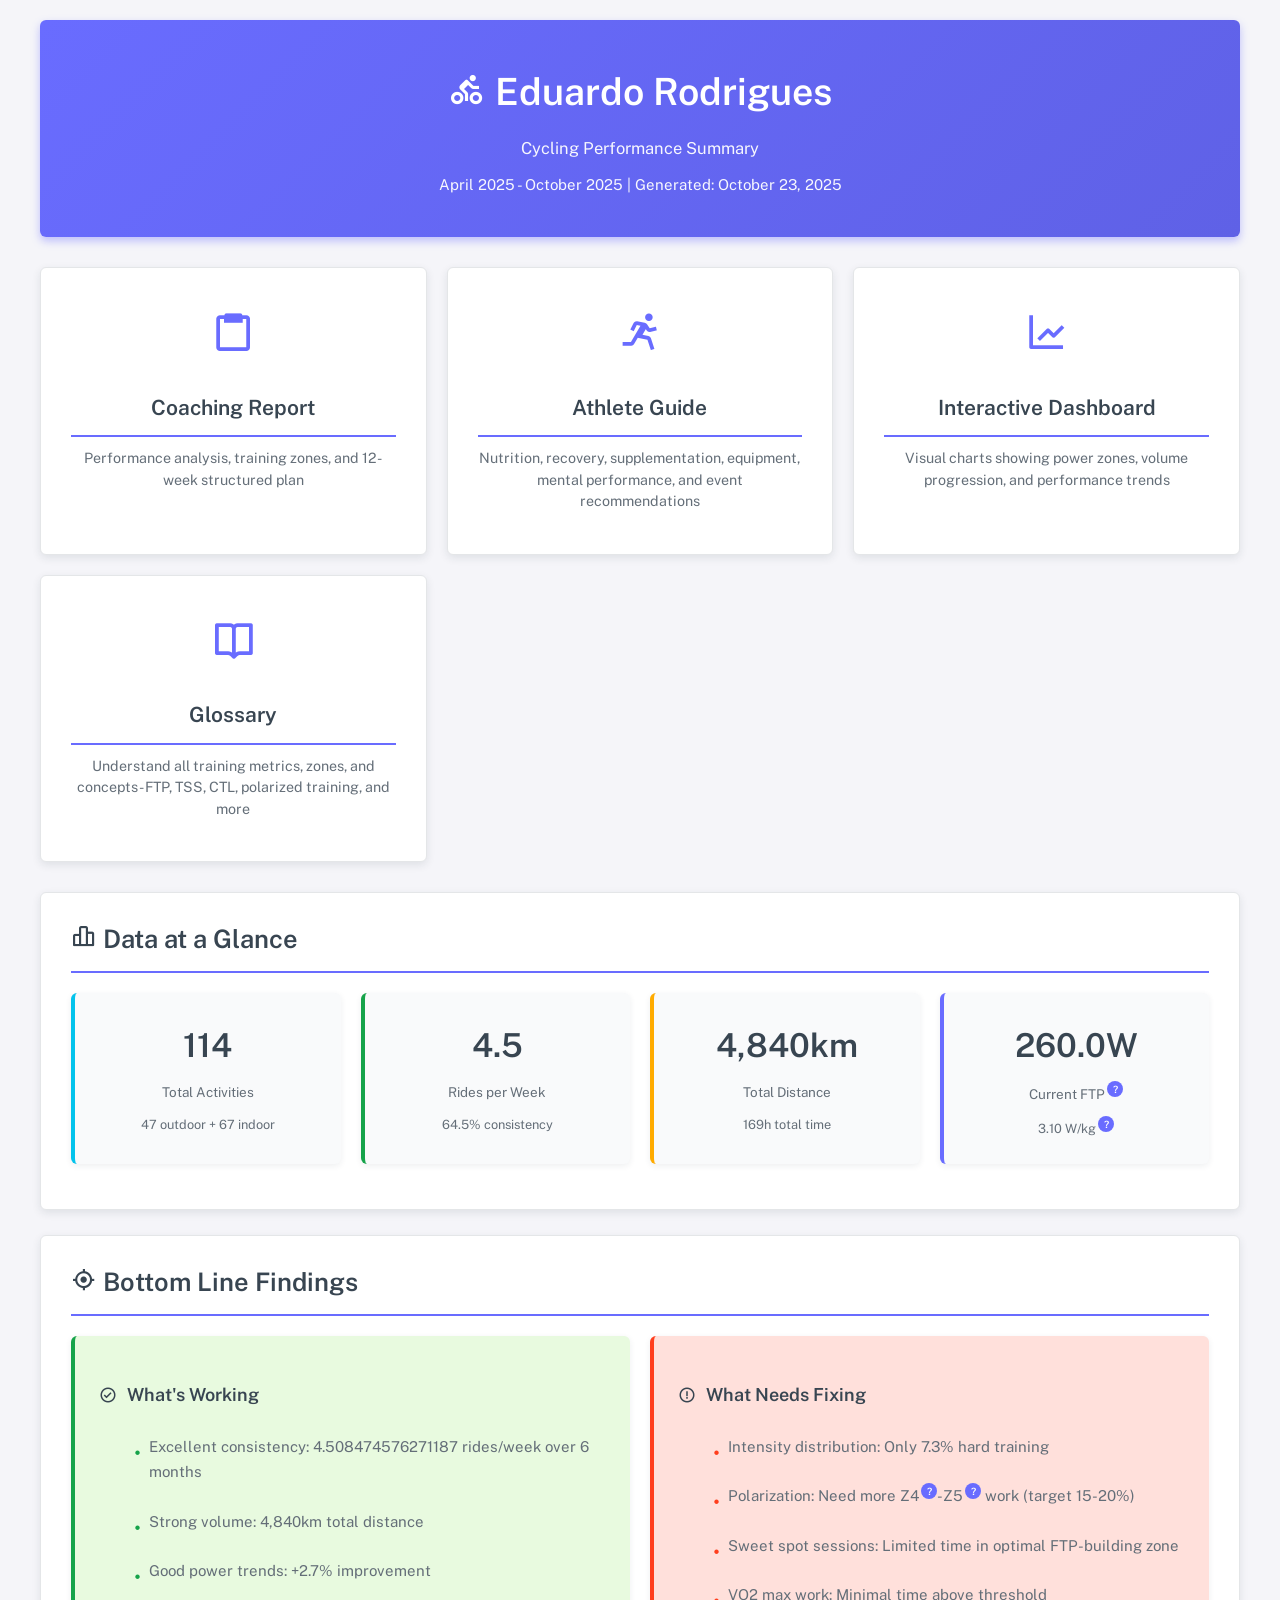
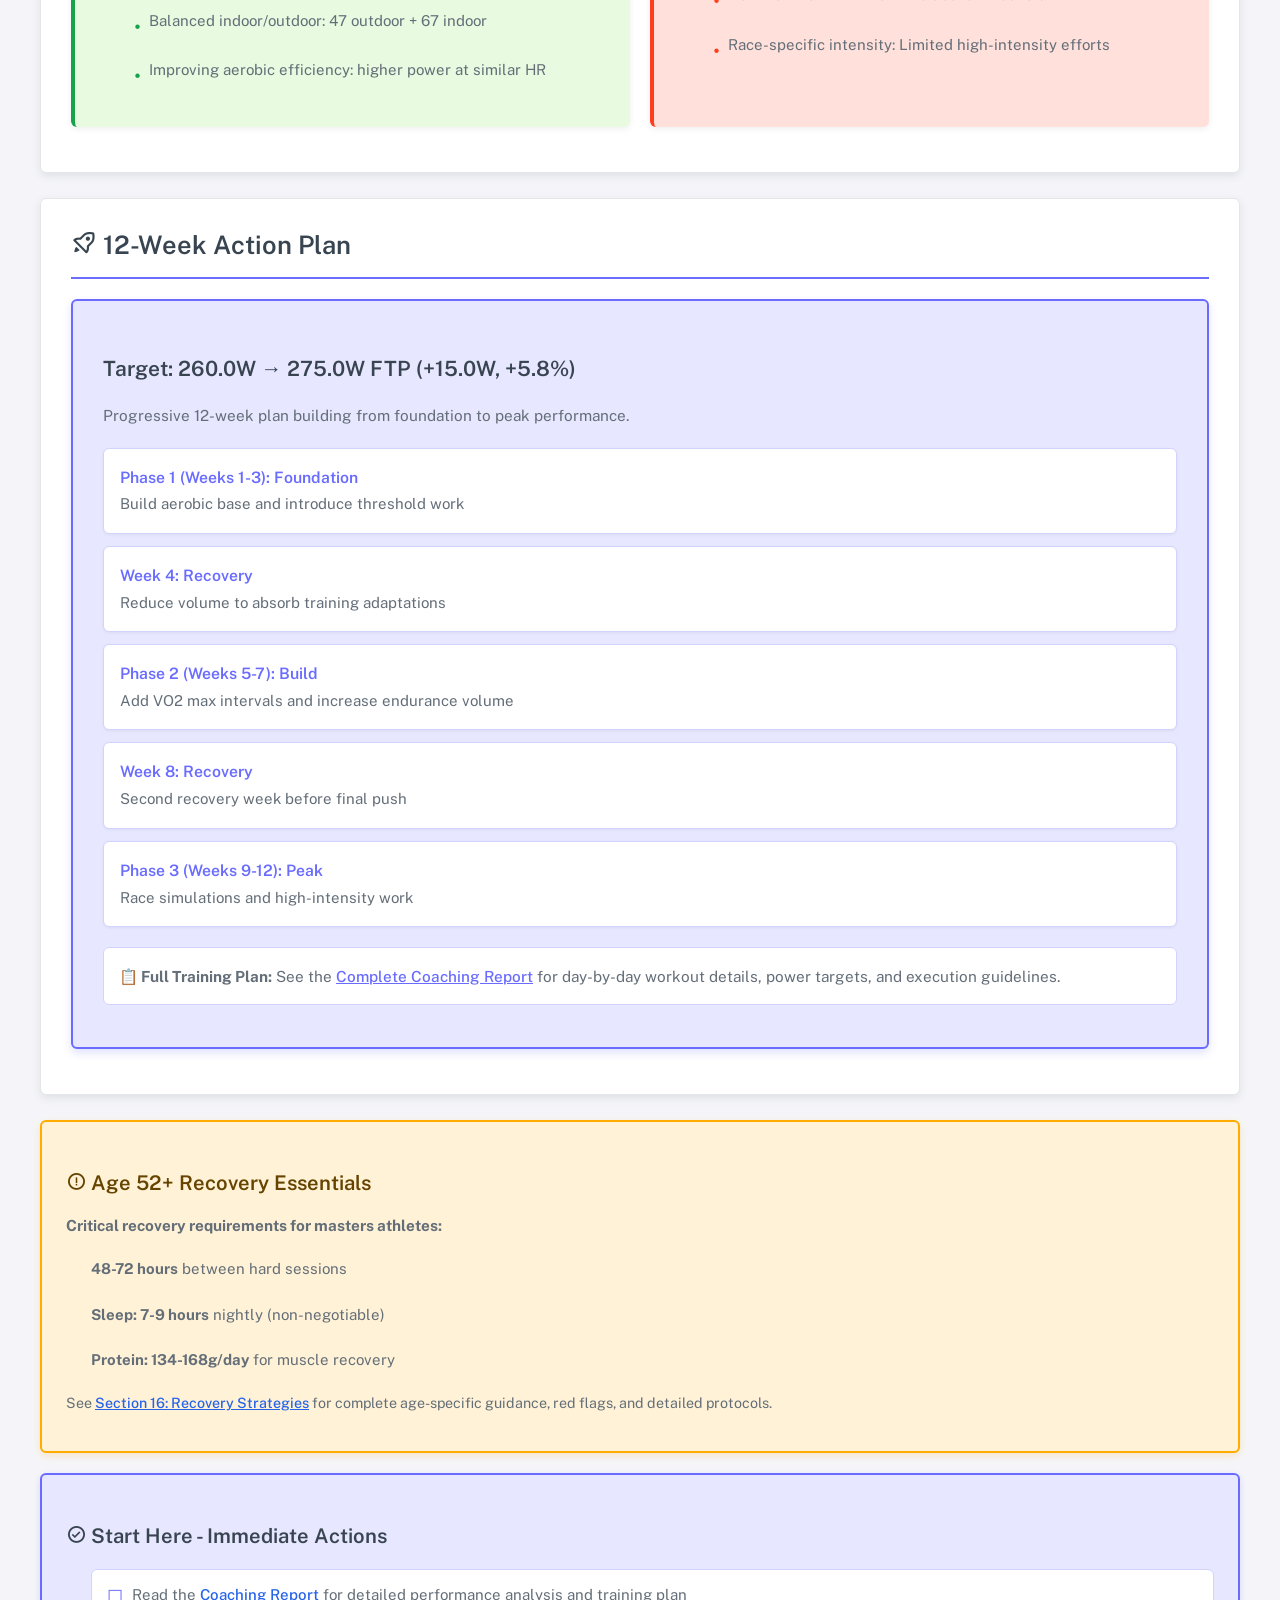
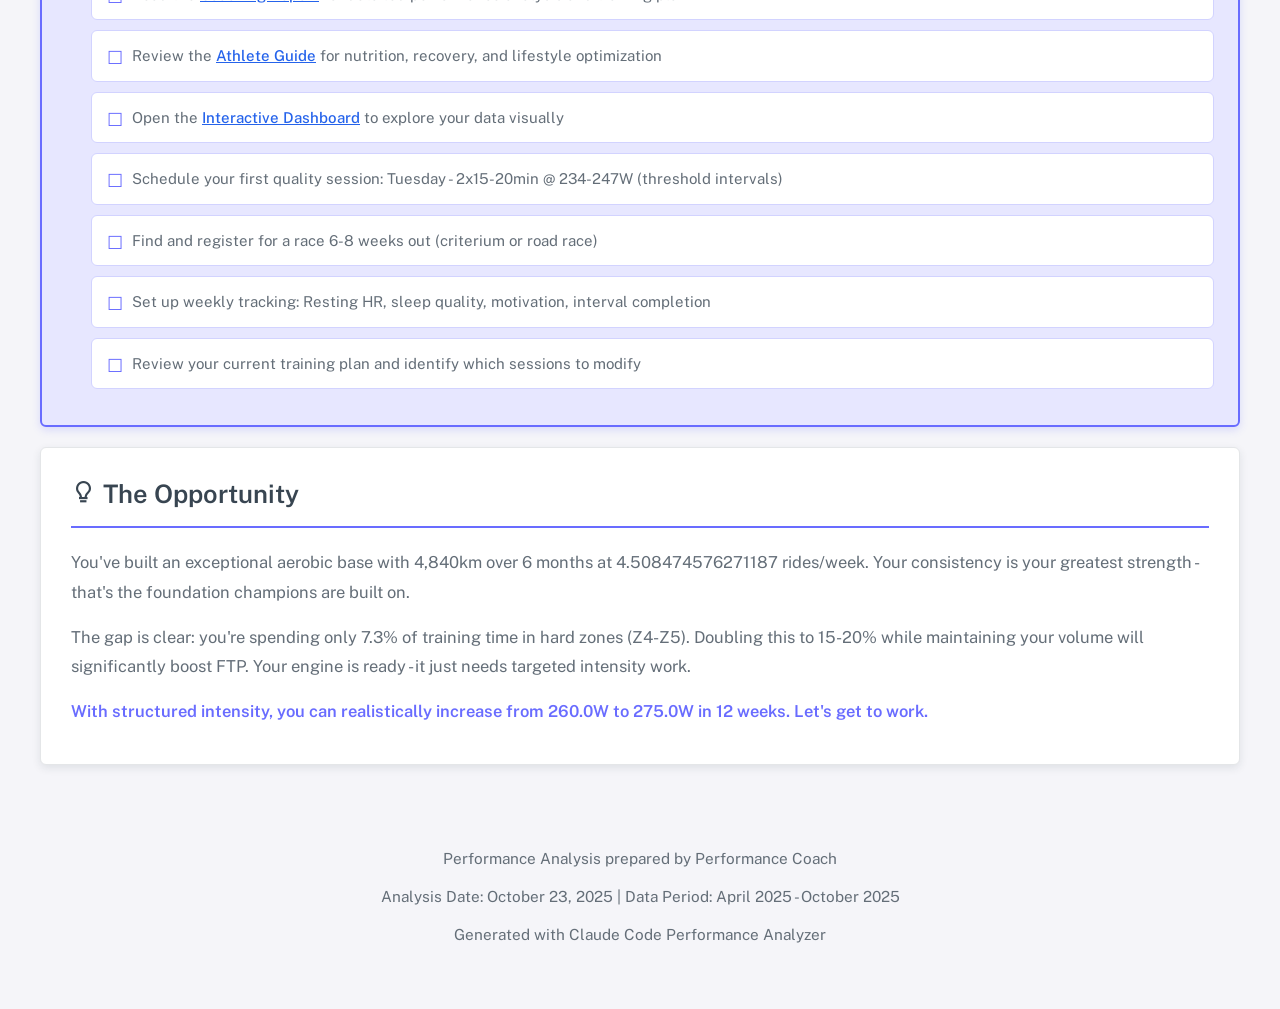
==== commit b5a49afd: "new version" ====
--- a/Eduardo/index.html
+++ b/Eduardo/index.html
@@ -3,7 +3,7 @@
 <head>
     <meta charset="UTF-8">
     <meta name="viewport" content="width=device-width, initial-scale=1.0">
-    <title>Eduardo TP Rodrigues - Performance Summary</title>
+    <title>Eduardo Rodrigues - Performance Summary</title>
     <link rel="preconnect" href="https://fonts.googleapis.com">
     <link rel="preconnect" href="https://fonts.gstatic.com" crossorigin>
     <link href="https://fonts.googleapis.com/css2?family=Public+Sans:ital,wght@0,300;0,400;0,500;0,600;0,700;1,300;1,400;1,500;1,600;1,700&display=swap" rel="stylesheet">
@@ -14,7 +14,7 @@
 <body>
     <div class="container">
         <header>
-            <h1><i class='bx bx-cycling'></i> Eduardo TP Rodrigues</h1>
+            <h1><i class='bx bx-cycling'></i> Eduardo Rodrigues</h1>
             <div class="subtitle">Cycling Performance Summary</div>
             <div class="subtitle" style="margin-top: 10px; font-size: 1em;">April 2025 - October 2025 | Generated: October 23, 2025</div>
         </header>
@@ -48,19 +48,19 @@
             <h2><i class='bx bx-bar-chart-alt-2'></i> Data at a Glance</h2>
             <div class="stats-grid">
                 <div class="stat-box activities">
-                    <div class="stat-value">68</div>
+                    <div class="stat-value">114</div>
                     <div class="stat-label">Total Activities</div>
-                    <div class="stat-label" style="margin-top: 10px; font-size: 0.85em;">1 outdoor + 67 indoor</div>
+                    <div class="stat-label" style="margin-top: 10px; font-size: 0.85em;">47 outdoor + 67 indoor</div>
                 </div>
                 <div class="stat-box consistency">
-                    <div class="stat-value">2.7</div>
+                    <div class="stat-value">4.5</div>
                     <div class="stat-label">Rides per Week</div>
-                    <div class="stat-label" style="margin-top: 10px; font-size: 0.85em;">38.7% consistency</div>
+                    <div class="stat-label" style="margin-top: 10px; font-size: 0.85em;">64.5% consistency</div>
                 </div>
                 <div class="stat-box volume">
-                    <div class="stat-value">2,014km</div>
+                    <div class="stat-value">4,840km</div>
                     <div class="stat-label">Total Distance</div>
-                    <div class="stat-label" style="margin-top: 10px; font-size: 0.85em;">66h total time</div>
+                    <div class="stat-label" style="margin-top: 10px; font-size: 0.85em;">169h total time</div>
                 </div>
                 <div class="stat-box power">
                     <div class="stat-value">260.0W</div>
@@ -77,10 +77,10 @@
                 <div class="finding-box strengths">
                     <h3><i class='bx bx-check-circle'></i> What's Working</h3>
                     <ul>
-                        <li>Excellent consistency: 2.7045454545454546 rides/week over 6 months</li>
-                        <li>Strong volume: 2,014km total distance</li>
+                        <li>Excellent consistency: 4.508474576271187 rides/week over 6 months</li>
+                        <li>Strong volume: 4,840km total distance</li>
                         <li>Good power trends: +2.7% improvement</li>
-                        <li>Balanced indoor/outdoor: 1 outdoor + 67 indoor</li>
+                        <li>Balanced indoor/outdoor: 47 outdoor + 67 indoor</li>
                         <li>Improving aerobic efficiency: higher power at similar HR</li>
                     </ul>
                 </div>
@@ -137,7 +137,7 @@
 
         <!-- Age 50+ Recovery Essentials -->
         <div class="recovery-box">
-            <h3><i class='bx bx-error-circle'></i> Age 51+ Recovery Essentials</h3>
+            <h3><i class='bx bx-error-circle'></i> Age 52+ Recovery Essentials</h3>
             <p style="margin-bottom: 12px;"><strong>Critical recovery requirements for masters athletes:</strong></p>
             <ul style="list-style: none; padding: 0;">
                 <li style="padding: 6px 0;"><strong>48-72 hours</strong> between hard sessions</li>
@@ -167,7 +167,7 @@
         <div class="section">
             <h2><i class='bx bx-bulb'></i> The Opportunity</h2>
             <p style="font-size: 1.1em; line-height: 1.8; margin-bottom: 15px;">
-                You've built an exceptional aerobic base with 2,014km over 6 months at 2.7045454545454546 rides/week. Your consistency is your greatest strength - that's the foundation champions are built on.
+                You've built an exceptional aerobic base with 4,840km over 6 months at 4.508474576271187 rides/week. Your consistency is your greatest strength - that's the foundation champions are built on.
             </p>
             <p style="font-size: 1.1em; line-height: 1.8; margin-bottom: 15px;">
                 The gap is clear: you're spending only 7.3% of training time in hard zones (Z4-Z5). Doubling this to 15-20% while maintaining your volume will significantly boost FTP. Your engine is ready - it just needs targeted intensity work.
@@ -178,7 +178,7 @@
         </div>
 
         <footer>
-            <p>Performance Analysis prepared by Claude Code Performance Analyzer</p>
+            <p>Performance Analysis prepared by Performance Coach</p>
             <p>Analysis Date: October 23, 2025 | Data Period: April 2025 - October 2025</p>
             <p style="margin-top: 10px;">Generated with Claude Code Performance Analyzer</p>
         </footer>
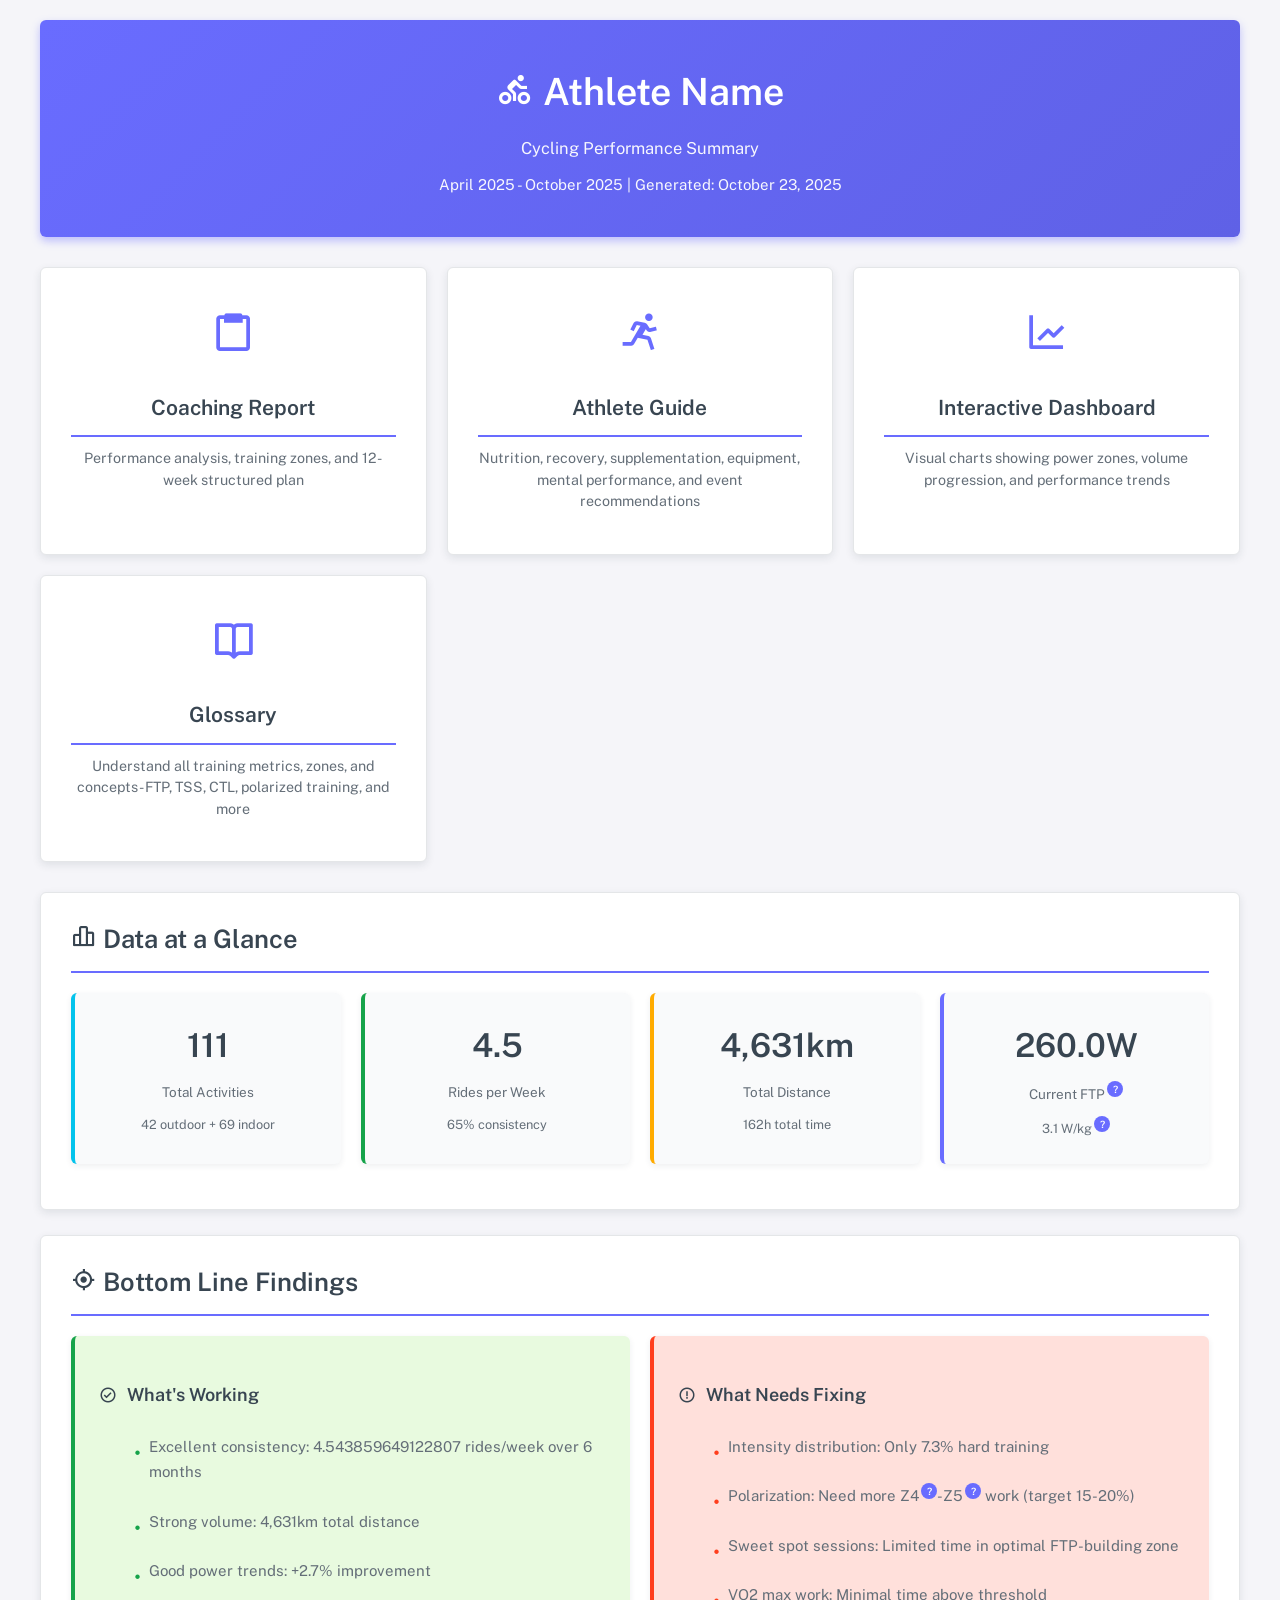
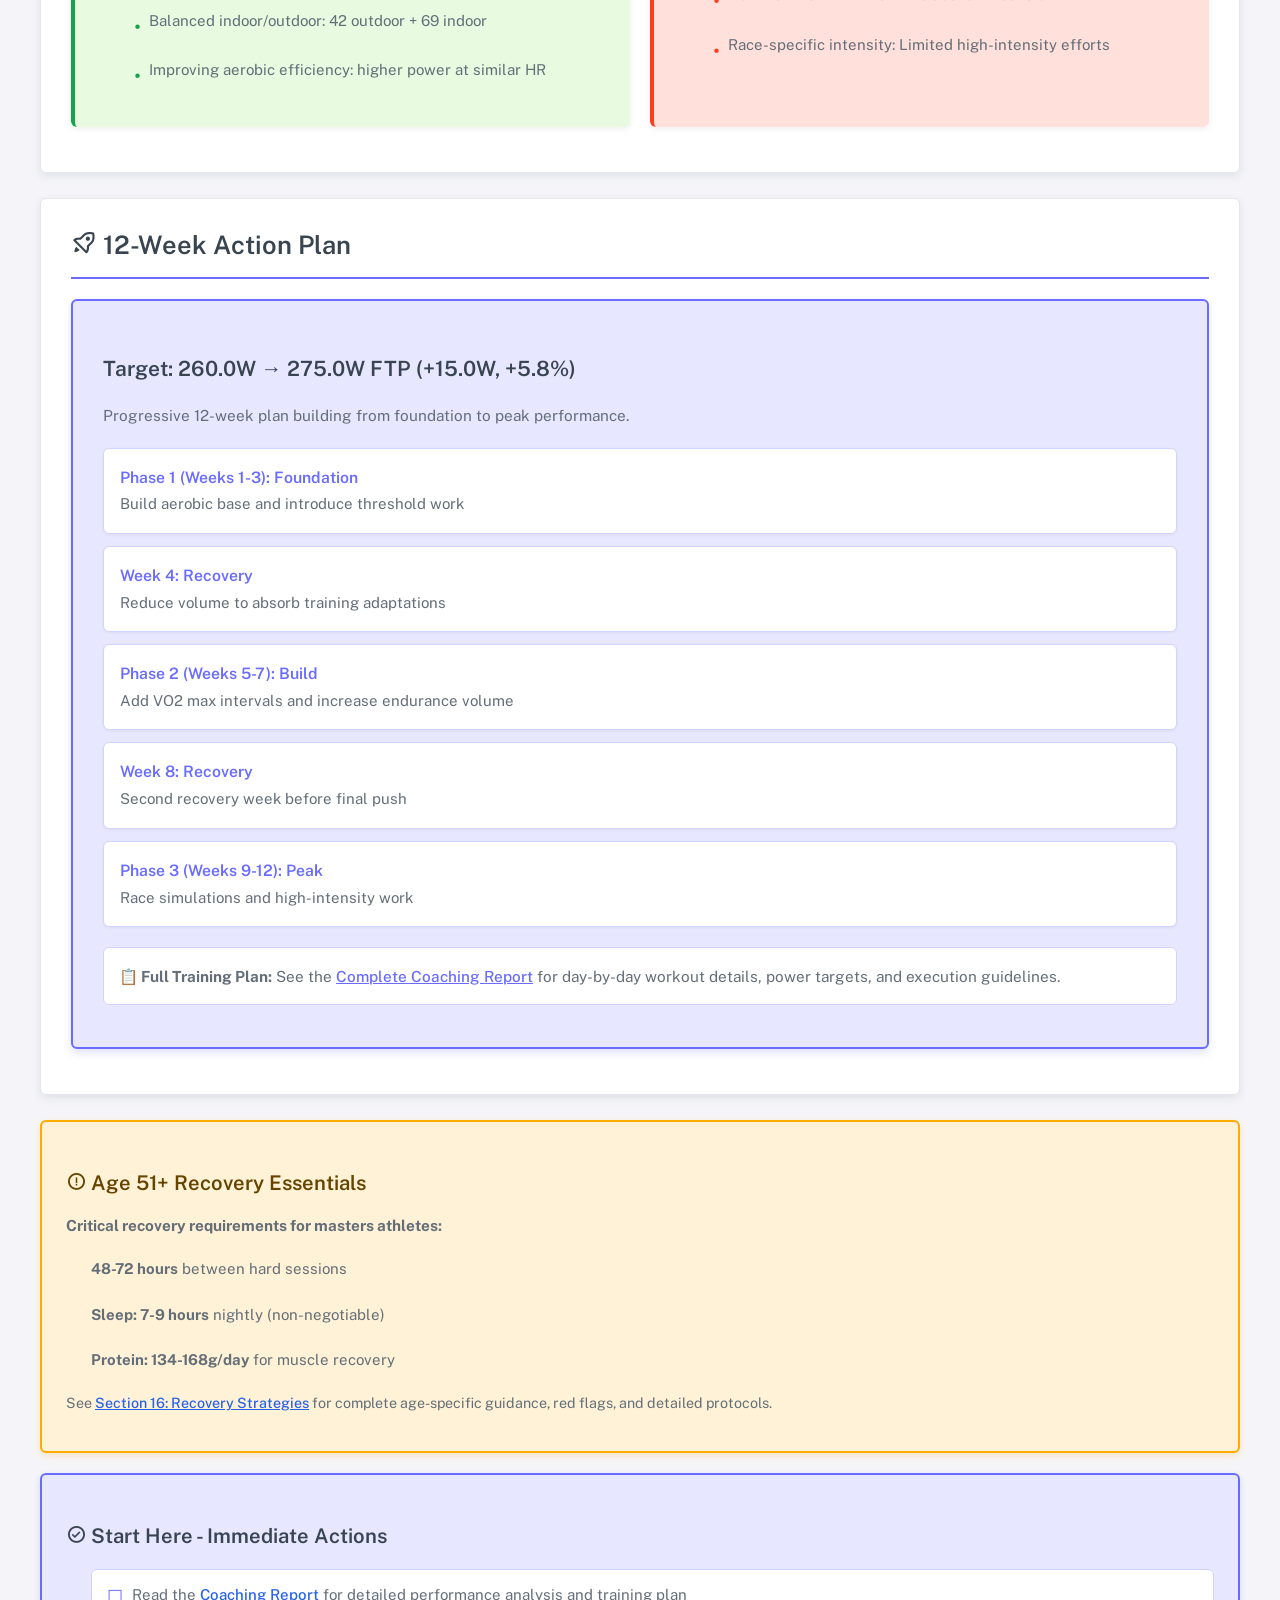
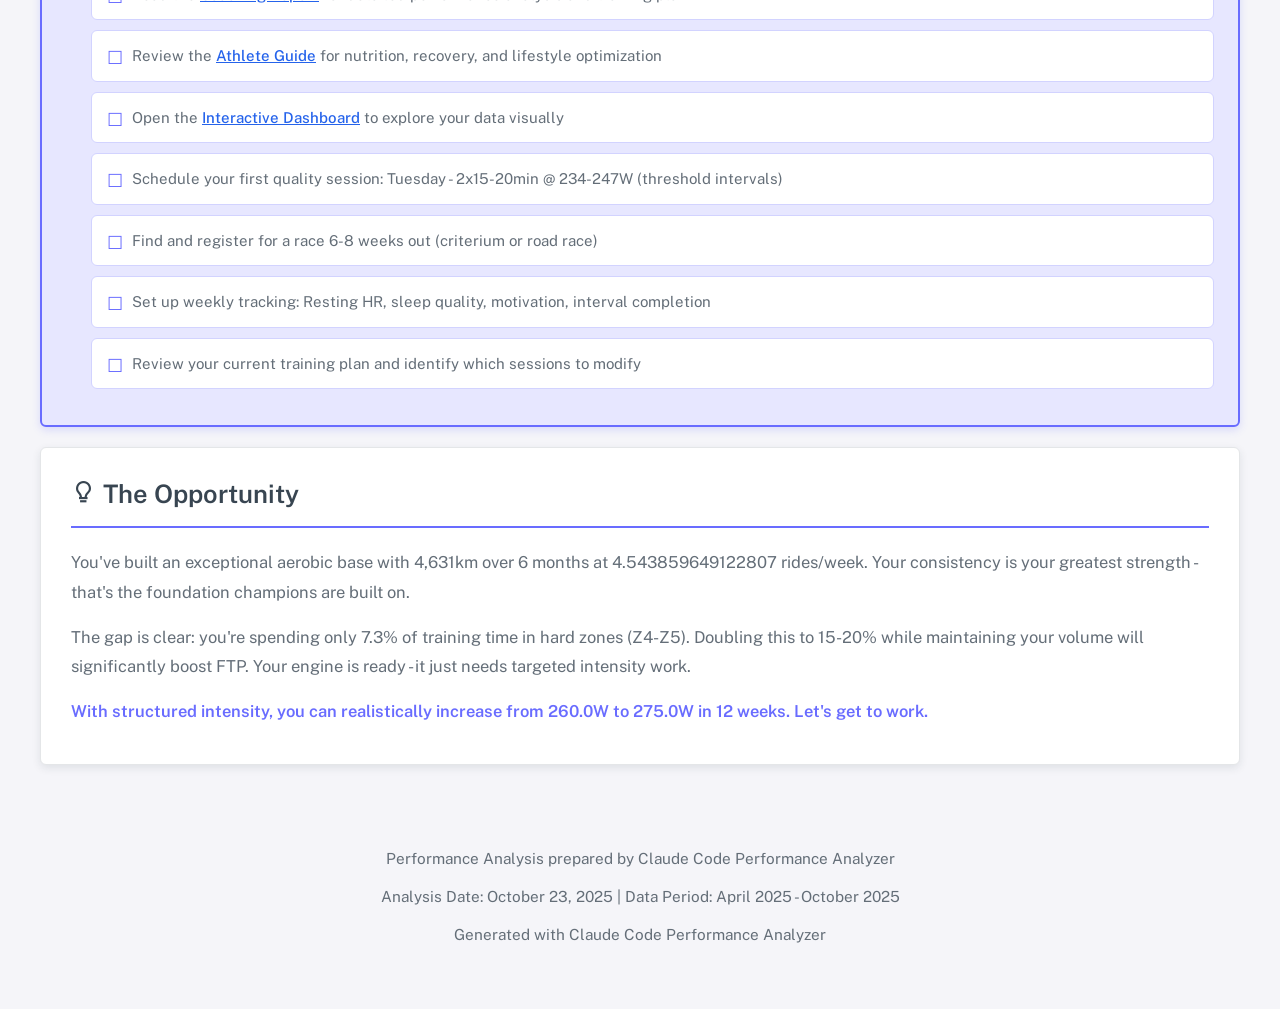
==== commit dce8f774: "new version" ====
--- a/Eduardo/index.html
+++ b/Eduardo/index.html
@@ -3,7 +3,7 @@
 <head>
     <meta charset="UTF-8">
     <meta name="viewport" content="width=device-width, initial-scale=1.0">
-    <title>Eduardo Rodrigues - Performance Summary</title>
+    <title>Athlete Name - Performance Summary</title>
     <link rel="preconnect" href="https://fonts.googleapis.com">
     <link rel="preconnect" href="https://fonts.gstatic.com" crossorigin>
     <link href="https://fonts.googleapis.com/css2?family=Public+Sans:ital,wght@0,300;0,400;0,500;0,600;0,700;1,300;1,400;1,500;1,600;1,700&display=swap" rel="stylesheet">
@@ -14,7 +14,7 @@
 <body>
     <div class="container">
         <header>
-            <h1><i class='bx bx-cycling'></i> Eduardo Rodrigues</h1>
+            <h1><i class='bx bx-cycling'></i> Athlete Name</h1>
             <div class="subtitle">Cycling Performance Summary</div>
             <div class="subtitle" style="margin-top: 10px; font-size: 1em;">April 2025 - October 2025 | Generated: October 23, 2025</div>
         </header>
@@ -48,24 +48,24 @@
             <h2><i class='bx bx-bar-chart-alt-2'></i> Data at a Glance</h2>
             <div class="stats-grid">
                 <div class="stat-box activities">
-                    <div class="stat-value">114</div>
+                    <div class="stat-value">111</div>
                     <div class="stat-label">Total Activities</div>
-                    <div class="stat-label" style="margin-top: 10px; font-size: 0.85em;">47 outdoor + 67 indoor</div>
+                    <div class="stat-label" style="margin-top: 10px; font-size: 0.85em;">42 outdoor + 69 indoor</div>
                 </div>
                 <div class="stat-box consistency">
                     <div class="stat-value">4.5</div>
                     <div class="stat-label">Rides per Week</div>
-                    <div class="stat-label" style="margin-top: 10px; font-size: 0.85em;">64.5% consistency</div>
+                    <div class="stat-label" style="margin-top: 10px; font-size: 0.85em;">65% consistency</div>
                 </div>
                 <div class="stat-box volume">
-                    <div class="stat-value">4,840km</div>
+                    <div class="stat-value">4,631km</div>
                     <div class="stat-label">Total Distance</div>
-                    <div class="stat-label" style="margin-top: 10px; font-size: 0.85em;">169h total time</div>
+                    <div class="stat-label" style="margin-top: 10px; font-size: 0.85em;">162h total time</div>
                 </div>
                 <div class="stat-box power">
                     <div class="stat-value">260.0W</div>
                     <div class="stat-label">Current FTP</div>
-                    <div class="stat-label" style="margin-top: 10px; font-size: 0.85em;">3.10 W/kg</div>
+                    <div class="stat-label" style="margin-top: 10px; font-size: 0.85em;">3.1 W/kg</div>
                 </div>
             </div>
         </div>
@@ -77,10 +77,10 @@
                 <div class="finding-box strengths">
                     <h3><i class='bx bx-check-circle'></i> What's Working</h3>
                     <ul>
-                        <li>Excellent consistency: 4.508474576271187 rides/week over 6 months</li>
-                        <li>Strong volume: 4,840km total distance</li>
+                        <li>Excellent consistency: 4.543859649122807 rides/week over 6 months</li>
+                        <li>Strong volume: 4,631km total distance</li>
                         <li>Good power trends: +2.7% improvement</li>
-                        <li>Balanced indoor/outdoor: 47 outdoor + 67 indoor</li>
+                        <li>Balanced indoor/outdoor: 42 outdoor + 69 indoor</li>
                         <li>Improving aerobic efficiency: higher power at similar HR</li>
                     </ul>
                 </div>
@@ -137,7 +137,7 @@
 
         <!-- Age 50+ Recovery Essentials -->
         <div class="recovery-box">
-            <h3><i class='bx bx-error-circle'></i> Age 52+ Recovery Essentials</h3>
+            <h3><i class='bx bx-error-circle'></i> Age 51+ Recovery Essentials</h3>
             <p style="margin-bottom: 12px;"><strong>Critical recovery requirements for masters athletes:</strong></p>
             <ul style="list-style: none; padding: 0;">
                 <li style="padding: 6px 0;"><strong>48-72 hours</strong> between hard sessions</li>
@@ -167,7 +167,7 @@
         <div class="section">
             <h2><i class='bx bx-bulb'></i> The Opportunity</h2>
             <p style="font-size: 1.1em; line-height: 1.8; margin-bottom: 15px;">
-                You've built an exceptional aerobic base with 4,840km over 6 months at 4.508474576271187 rides/week. Your consistency is your greatest strength - that's the foundation champions are built on.
+                You've built an exceptional aerobic base with 4,631km over 6 months at 4.543859649122807 rides/week. Your consistency is your greatest strength - that's the foundation champions are built on.
             </p>
             <p style="font-size: 1.1em; line-height: 1.8; margin-bottom: 15px;">
                 The gap is clear: you're spending only 7.3% of training time in hard zones (Z4-Z5). Doubling this to 15-20% while maintaining your volume will significantly boost FTP. Your engine is ready - it just needs targeted intensity work.
@@ -178,7 +178,7 @@
         </div>
 
         <footer>
-            <p>Performance Analysis prepared by Performance Coach</p>
+            <p>Performance Analysis prepared by Claude Code Performance Analyzer</p>
             <p>Analysis Date: October 23, 2025 | Data Period: April 2025 - October 2025</p>
             <p style="margin-top: 10px;">Generated with Claude Code Performance Analyzer</p>
         </footer>
